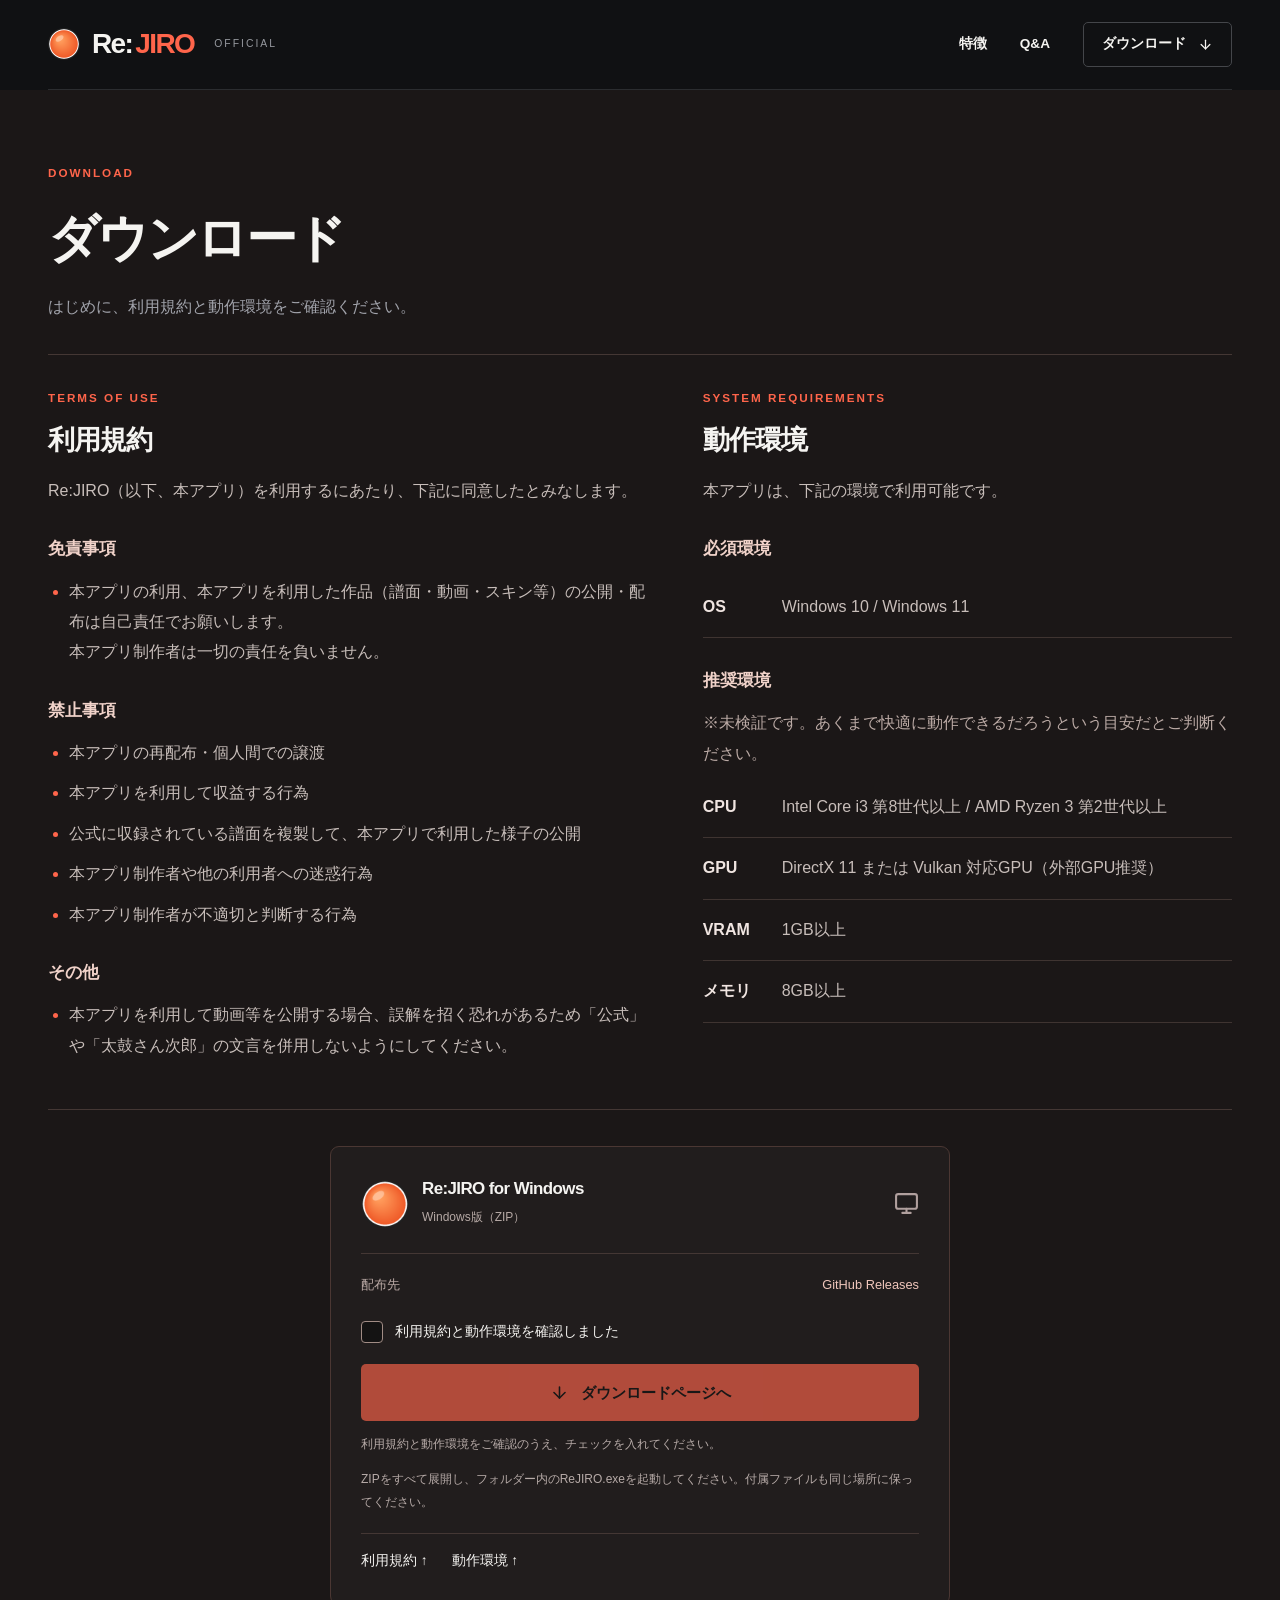
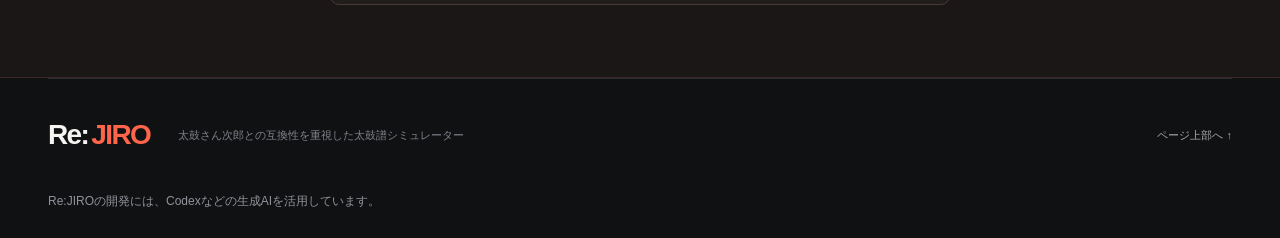
==== download/index.html @ 36c88f43 "Show current app screenshots and two-player gameplay video" ====
<!DOCTYPE html><html lang="ja"><head><meta charSet="utf-8"/><meta name="viewport" content="width=device-width, initial-scale=1"/><link rel="preload" href="/assets/icon.png" as="image"/><link rel="stylesheet" href="/_next/static/css/index.OO9LQ6ZX.css" data-rsc-css-href="/_next/static/css/index.OO9LQ6ZX.css" data-precedence="vite-rsc/importer-resources"/><link rel="modulepreload" fetchPriority="low" href="/_next/static/chunks/index-CQOUPc74.js"/><script src="/_next/static/chunks/rolldown-runtime-C60lm6uB.js" type="module" async=""></script><script src="/_next/static/chunks/framework-D_rUT4EX.js" type="module" async=""></script><link rel="modulepreload" href="/_next/static/chunks/layout-segment-context-CcGiojn2.js" crossorigin=""/><link rel="modulepreload" href="/_next/static/chunks/Icon-COpRllaJ.js" crossorigin=""/><link rel="modulepreload" href="/_next/static/chunks/download-confirmation-bfAPbyda.js" crossorigin=""/><link rel="modulepreload" href="/_next/static/chunks/createLucideIcon-CyYAvd9g.js" crossorigin=""/><link rel="modulepreload" href="/_next/static/chunks/stateAttributesMapping-B_fJNPYc.js" crossorigin=""/><title>ダウンロード | Re:JIRO</title><meta name="description" content="Re:JIROのダウンロード、利用規約、動作環境。"/><meta name="robots" content="noindex, nofollow, noarchive"/><link rel="icon" href="/assets/icon.png"/><script>Object.assign(((self[Symbol.for("vinext.navigationRuntime")]??={bootstrap:{routeManifest:null},functions:{}}).bootstrap.rsc??={rsc:[]}),{params:{},nav:{"pathname":"/download","searchParams":[]}})</script><link rel="modulepreload" href="/_next/static/chunks/index-CQOUPc74.js" />
</head><body><a class="skip" href="#main">本文へ移動</a><header class="header"><a class="brand" href="/" aria-label="Re:JIRO トップ"><img src="/assets/icon.png" alt="" width="32" height="32"/>Re:<span>JIRO</span><small>OFFICIAL</small></a><nav aria-label="メインナビゲーション"><a href="/#features">特徴</a><a href="/qa/">Q&amp;A</a><a class="nav-download" href="/download">ダウンロード <svg xmlns="http://www.w3.org/2000/svg" width="15" height="15" viewBox="0 0 24 24" fill="none" stroke="currentColor" stroke-width="2" stroke-linecap="round" stroke-linejoin="round" class="lucide lucide-arrow-down" aria-hidden="true"><path d="M12 5v14"></path><path d="m19 12-7 7-7-7"></path></svg></a></nav></header><main id="main" class="download-page"><section id="download" class="download-section"><div class="wrap download-intro"><span class="eyebrow">DOWNLOAD</span><h1>ダウンロード</h1><p>はじめに、利用規約と動作環境をご確認ください。</p></div><div class="wrap download-information"><section id="terms" class="download-document" aria-labelledby="terms-heading"><span class="eyebrow">TERMS OF USE</span><h3 id="terms-heading">利用規約</h3><p>Re:JIRO（以下、本アプリ）を利用するにあたり、下記に同意したとみなします。</p><h4>免責事項</h4><ul><li>本アプリの利用、本アプリを利用した作品（譜面・動画・スキン等）の公開・配布は自己責任でお願いします。<br/>本アプリ制作者は一切の責任を負いません。</li></ul><h4>禁止事項</h4><ul><li>本アプリの再配布・個人間での譲渡</li><li>本アプリを利用して収益する行為</li><li>公式に収録されている譜面を複製して、本アプリで利用した様子の公開</li><li>本アプリ制作者や他の利用者への迷惑行為</li><li>本アプリ制作者が不適切と判断する行為</li></ul><h4>その他</h4><ul><li>本アプリを利用して動画等を公開する場合、誤解を招く恐れがあるため「公式」や「太鼓さん次郎」の文言を併用しないようにしてください。</li></ul></section><section id="requirements" class="download-document" aria-labelledby="requirements-heading"><span class="eyebrow">SYSTEM REQUIREMENTS</span><h3 id="requirements-heading">動作環境</h3><p>本アプリは、下記の環境で利用可能です。</p><h4>必須環境</h4><dl class="requirements-list"><div><dt>OS</dt><dd>Windows 10 / Windows 11</dd></div></dl><h4>推奨環境</h4><p class="requirements-note">※未検証です。あくまで快適に動作できるだろうという目安だとご判断ください。</p><dl class="requirements-list"><div><dt>CPU</dt><dd>Intel Core i3 第8世代以上 / AMD Ryzen 3 第2世代以上</dd></div><div><dt>GPU</dt><dd>DirectX 11 または Vulkan 対応GPU（外部GPU推奨）</dd></div><div><dt>VRAM</dt><dd>1GB以上</dd></div><div><dt>メモリ</dt><dd>8GB以上</dd></div></dl></section></div><div class="wrap download-action-area"><div class="download-box"><div class="download-title"><img src="/assets/icon.png" width="48" height="48" alt=""/><div><h3>Re:JIRO for Windows</h3><span>Windows版（ZIP）</span></div><svg xmlns="http://www.w3.org/2000/svg" width="25" height="25" viewBox="0 0 24 24" fill="none" stroke="currentColor" stroke-width="2" stroke-linecap="round" stroke-linejoin="round" class="lucide lucide-monitor" aria-hidden="true"><rect width="20" height="14" x="2" y="3" rx="2"></rect><line x1="8" x2="16" y1="21" y2="21"></line><line x1="12" x2="12" y1="17" y2="21"></line></svg></div><div class="release-info"><span>配布先</span><strong>GitHub Releases</strong></div><div class="download-confirmation"><div class="download-consent"><span data-unchecked="" role="checkbox" tabindex="0" id="base-ui-_R_5fdi_" aria-checked="false" data-slot="checkbox" class="peer relative flex size-4 shrink-0 items-center justify-center rounded-[4px] border border-input transition-colors outline-none group-has-disabled/field:opacity-50 group-has-[:focus-visible]/field-label:ring-0 group-has-[:focus-visible]/field-label:not-data-checked:border-input after:absolute after:-inset-x-3 after:-inset-y-2 focus-visible:border-ring focus-visible:ring-3 focus-visible:ring-ring/50 disabled:cursor-not-allowed disabled:opacity-50 aria-invalid:border-destructive aria-invalid:ring-3 aria-invalid:ring-destructive/20 aria-invalid:aria-checked:border-primary dark:bg-input/30 dark:aria-invalid:border-destructive/50 dark:aria-invalid:ring-destructive/40 data-checked:border-primary data-checked:bg-primary data-checked:text-primary-foreground group-has-[:focus-visible]/field-label:data-checked:border-primary dark:data-checked:bg-primary download-checkbox"></span><input id="download-confirmed" style="clip-path:inset(50%);overflow:hidden;white-space:nowrap;border:0;padding:0;width:1px;height:1px;margin:-1px;position:fixed;top:0;left:0" tabindex="-1" type="checkbox" aria-hidden="true"/><label for="download-confirmed">利用規約と動作環境を確認しました</label></div><button type="button" class="button primary download-button" disabled="" aria-describedby="download-status"><svg xmlns="http://www.w3.org/2000/svg" width="19" height="19" viewBox="0 0 24 24" fill="none" stroke="currentColor" stroke-width="2" stroke-linecap="round" stroke-linejoin="round" class="lucide lucide-arrow-down" aria-hidden="true"><path d="M12 5v14"></path><path d="m19 12-7 7-7-7"></path></svg>ダウンロードページへ</button><p id="download-status" class="download-note" aria-live="polite">利用規約と動作環境をご確認のうえ、チェックを入れてください。</p></div><p class="download-note">ZIPをすべて展開し、フォルダー内のReJIRO.exeを起動してください。付属ファイルも同じ場所に保ってください。</p><nav class="download-info-links" aria-label="ダウンロード前の確認"><a href="#terms">利用規約 ↑</a><a href="#requirements">動作環境 ↑</a></nav></div></div></section></main><footer class="wrap footer"><a class="brand" href="/">Re:<span>JIRO</span></a><p>太鼓さん次郎との互換性を重視した太鼓譜シミュレーター</p><a href="#main">ページ上部へ ↑</a></footer><p class="wrap development-note">Re:JIROの開発には、Codexなどの生成AIを活用しています。</p><script type="module" src="/_next/static/chunks/index-CQOUPc74.js" id="_R_" async=""></script><script>((self[Symbol.for("vinext.navigationRuntime")]??={bootstrap:{routeManifest:null},functions:{}}).bootstrap.rsc??={rsc:[]}).rsc.push("0:{\"page:/download\":\"$L1\",\"layout:/\":\"$L2\",\"route:/download\":\"$L3\",\"__route\":\"route:/download\",\"__interceptionContext\":null,\"__layoutIds\":[\"layout:/\"],\"__rootLayout\":\"/\",\"__bfcacheSegmentIdentities\":{\"layout:/\":\"[\\\"layout\\\",\\\"layout:/\\\",\\\"root-boundary:/\\\",\\\"\\\"]\",\"page:/download\":\"[\\\"page\\\",\\\"page:/download\\\",\\\"root-boundary:/\\\",\\\"[\\\\\\\"download\\\\\\\"]\\\"]\"},\"__srcPage\":[\"download\",\"page\"],\"__layoutFlags\":{\"layout:/\":\"s\"},\"__artifactCompatibility\":{\"schemaVersion\":1,\"graphVersion\":\"app-route-graph:36fe1ea6c57cd3a1\",\"deploymentVersion\":\"44c14eb7-a9e2-4a67-8dc4-ab1ce21ba495\",\"appElementsSchemaVersion\":1,\"rscPayloadSchemaVersion\":1,\"rootBoundaryId\":\"/\",\"renderEpoch\":null}}\n")</script><script>((self[Symbol.for("vinext.navigationRuntime")]??={bootstrap:{routeManifest:null},functions:{}}).bootstrap.rsc??={rsc:[]}).rsc.push("4:I[\"8c0f216c4604\",[],\"Children\",1]\n")</script><script>((self[Symbol.for("vinext.navigationRuntime")]??={bootstrap:{routeManifest:null},functions:{}}).bootstrap.rsc??={rsc:[]}).rsc.push("5:I[\"593f344dc510\",[],\"GlobalErrorBoundary\",1]\n")</script><script>((self[Symbol.for("vinext.navigationRuntime")]??={bootstrap:{routeManifest:null},functions:{}}).bootstrap.rsc??={rsc:[]}).rsc.push("6:I[\"0b874ad30386\",[],\"default\",1]\n")</script><script>((self[Symbol.for("vinext.navigationRuntime")]??={bootstrap:{routeManifest:null},functions:{}}).bootstrap.rsc??={rsc:[]}).rsc.push("7:I[\"593f344dc510\",[],\"ErrorBoundary\",1]\n")</script><script>((self[Symbol.for("vinext.navigationRuntime")]??={bootstrap:{routeManifest:null},functions:{}}).bootstrap.rsc??={rsc:[]}).rsc.push("8:I[\"15c18cfaeeff\",[],\"LayoutSegmentProvider\",1]\n")</script><script>((self[Symbol.for("vinext.navigationRuntime")]??={bootstrap:{routeManifest:null},functions:{}}).bootstrap.rsc??={rsc:[]}).rsc.push("9:I[\"8c0f216c4604\",[],\"Slot\",1]\n")</script><script>((self[Symbol.for("vinext.navigationRuntime")]??={bootstrap:{routeManifest:null},functions:{}}).bootstrap.rsc??={rsc:[]}).rsc.push("a:I[\"593f344dc510\",[],\"NotFoundBoundary\",1]\n")</script><script>((self[Symbol.for("vinext.navigationRuntime")]??={bootstrap:{routeManifest:null},functions:{}}).bootstrap.rsc??={rsc:[]}).rsc.push("b:I[\"9276801271d6\",[],\"AppRouterScrollTarget\",1]\n")</script><script>((self[Symbol.for("vinext.navigationRuntime")]??={bootstrap:{routeManifest:null},functions:{}}).bootstrap.rsc??={rsc:[]}).rsc.push("c:I[\"593f344dc510\",[],\"RedirectBoundary\",1]\n")</script><script>((self[Symbol.for("vinext.navigationRuntime")]??={bootstrap:{routeManifest:null},functions:{}}).bootstrap.rsc??={rsc:[]}).rsc.push(":HL[\"/_next/static/css/index.OO9LQ6ZX.css\",\"style\"     ]\n")</script><script>((self[Symbol.for("vinext.navigationRuntime")]??={bootstrap:{routeManifest:null},functions:{}}).bootstrap.rsc??={rsc:[]}).rsc.push("2:[[[\"$\",\"link\",\"css:/_next/static/css/index.OO9LQ6ZX.css\",{\"rel\":\"stylesheet\",\"precedence\":\"vite-rsc/importer-resources\",\"href\":\"/_next/static/css/index.OO9LQ6ZX.css\",\"data-rsc-css-href\":\"/_next/static/css/index.OO9LQ6ZX.css\"}],\"$undefined\"],[\"$\",\"html\",null,{\"lang\":\"ja\",\"children\":[\"$\",\"body\",null,{\"children\":[\"$\",\"$L4\",null,{}]}]}]]\n")</script><script>((self[Symbol.for("vinext.navigationRuntime")]??={bootstrap:{routeManifest:null},functions:{}}).bootstrap.rsc??={rsc:[]}).rsc.push("3:[[[\"$\",\"meta\",null,{\"charSet\":\"utf-8\"}],[[\"$\",\"title\",\"0\",{\"children\":\"ダウンロード | Re:JIRO\"}],[\"$\",\"meta\",\"1\",{\"name\":\"description\",\"content\":\"Re:JIROのダウンロード、利用規約、動作環境。\"}],[\"$\",\"meta\",\"2\",{\"name\":\"robots\",\"content\":\"noindex, nofollow, noarchive\"}],[\"$\",\"link\",\"3\",{\"data-vinext-streamed-icon\":\"$undefined\",\"rel\":\"icon\",\"href\":\"/assets/icon.png\",\"type\":\"$undefined\",\"sizes\":\"$undefined\",\"color\":\"$undefined\",\"media\":\"$undefined\",\"fetchPriority\":\"$undefined\"}]],[[\"$\",\"meta\",\"0\",{\"name\":\"viewport\",\"content\":\"width=device-width, initial-scale=1\"}]]],[\"$\",\"$L5\",null,{\"fallback\":\"$6\",\"children\":[\"$\",\"$L7\",null,{\"fallback\":\"$6\",\"children\":[\"$\",\"$L8\",null,{\"providerId\":\"layout:/\",\"segmentMap\":{\"children\":[\"download\"]},\"children\":[\"$\",\"$L9\",null,{\"id\":\"layout:/\",\"parallelSlots\":\"$undefined\",\"children\":[\"$\",\"$La\",null,{\"resetKey\":\"download\",\"fallback\":[[\"$\",\"title\",null,{\"children\":\"404: This page could not be found.\"}],[\"$\",\"div\",null,{\"style\":{\"fontFamily\":\"system-ui,\\\"Segoe UI\\\",Roboto,Helvetica,Arial,sans-serif,\\\"Apple Color Emoji\\\",\\\"Segoe UI Emoji\\\"\",\"height\":\"100vh\",\"textAlign\":\"center\",\"display\":\"flex\",\"flexDirection\":\"column\",\"alignItems\":\"center\",\"justifyContent\":\"center\"},\"children\":[\"$\",\"div\",null,{\"children\":[[\"$\",\"style\",null,{\"dangerouslySetInnerHTML\":{\"__html\":\"body{color:#000;background:#fff;margin:0}.next-error-h1{border-right:1px solid rgba(0,0,0,.3)}@media (prefers-color-scheme:dark){body{color:#fff;background:#000}.next-error-h1{border-right:1px solid rgba(255,255,255,.3)}}\"}}],[\"$\",\"h1\",null,{\"className\":\"next-error-h1\",\"style\":{\"display\":\"inline-block\",\"margin\":\"0 20px 0 0\",\"padding\":\"0 23px 0 0\",\"fontSize\":24,\"fontWeight\":500,\"verticalAlign\":\"top\",\"lineHeight\":\"49px\"},\"children\":404}],[\"$\",\"div\",null,{\"style\":{\"display\":\"inline-block\"},\"children\":[\"$\",\"h2\",null,{\"style\":{\"fontSize\":14,\"fontWeight\":400,\"lineHeight\":\"49px\",\"margin\":0},\"children\":\"This page could not be found.\"}]}]]}]}]],\"children\":[\"$\",\"$Lb\",null,{\"children\":[\"$\",\"$Lc\",null,{\"children\":[[\"$\",\"$L8\",null,{\"providerId\":\"page:/download\",\"segmentMap\":{\"children\":[\"__PAGE__\"]},\"children\":[\"$\",\"$L9\",null,{\"id\":\"page:/download\"}]}],null]}]}]}]}]}]}]}],null,null]\n")</script><script>((self[Symbol.for("vinext.navigationRuntime")]??={bootstrap:{routeManifest:null},functions:{}}).bootstrap.rsc??={rsc:[]}).rsc.push("d:I[\"339f946bc456\",[],\"default\",1]\n")</script><script>((self[Symbol.for("vinext.navigationRuntime")]??={bootstrap:{routeManifest:null},functions:{}}).bootstrap.rsc??={rsc:[]}).rsc.push("e:I[\"6396d85d3a6e\",[],\"default\",1]\n")</script><script>((self[Symbol.for("vinext.navigationRuntime")]??={bootstrap:{routeManifest:null},functions:{}}).bootstrap.rsc??={rsc:[]}).rsc.push(":HL[\"/assets/icon.png\",\"image\"]\n")</script><script>((self[Symbol.for("vinext.navigationRuntime")]??={bootstrap:{routeManifest:null},functions:{}}).bootstrap.rsc??={rsc:[]}).rsc.push("1:[[\"$\",\"a\",null,{\"className\":\"skip\",\"href\":\"#main\",\"children\":\"本文へ移動\"}],[\"$\",\"header\",null,{\"className\":\"header\",\"children\":[[\"$\",\"a\",null,{\"className\":\"brand\",\"href\":\"/\",\"aria-label\":\"Re:JIRO トップ\",\"children\":[[\"$\",\"img\",null,{\"src\":\"/assets/icon.png\",\"alt\":\"\",\"width\":\"32\",\"height\":\"32\"}],\"Re:\",[\"$\",\"span\",null,{\"children\":\"JIRO\"}],[\"$\",\"small\",null,{\"children\":\"OFFICIAL\"}]]}],[\"$\",\"nav\",null,{\"aria-label\":\"メインナビゲーション\",\"children\":[[\"$\",\"a\",null,{\"href\":\"/#features\",\"children\":\"特徴\"}],[\"$\",\"a\",null,{\"href\":\"/qa/\",\"children\":\"Q\u0026A\"}],[\"$\",\"a\",null,{\"className\":\"nav-download\",\"href\":\"/download\",\"children\":[\"ダウンロード \",[\"$\",\"$Ld\",null,{\"ref\":\"$undefined\",\"iconNode\":[[\"path\",{\"d\":\"M12 5v14\",\"key\":\"s699le\"}],[\"path\",{\"d\":\"m19 12-7 7-7-7\",\"key\":\"1idqje\"}]],\"className\":\"lucide-arrow-down\",\"size\":15}]]}]]}]]}],[\"$\",\"main\",null,{\"id\":\"main\",\"className\":\"download-page\",\"children\":[\"$\",\"section\",null,{\"id\":\"download\",\"className\":\"download-section\",\"children\":[[\"$\",\"div\",null,{\"className\":\"wrap download-intro\",\"children\":[[\"$\",\"span\",null,{\"className\":\"eyebrow\",\"children\":\"DOWNLOAD\"}],[\"$\",\"h1\",null,{\"children\":\"ダウンロード\"}],[\"$\",\"p\",null,{\"children\":\"はじめに、利用規約と動作環境をご確認ください。\"}]]}],[\"$\",\"div\",null,{\"className\":\"wrap download-information\",\"children\":[[\"$\",\"section\",null,{\"id\":\"terms\",\"className\":\"download-document\",\"aria-labelledby\":\"terms-heading\",\"children\":[[\"$\",\"span\",null,{\"className\":\"eyebrow\",\"children\":\"TERMS OF USE\"}],[\"$\",\"h3\",null,{\"id\":\"terms-heading\",\"children\":\"利用規約\"}],[\"$\",\"p\",null,{\"children\":\"Re:JIRO（以下、本アプリ）を利用するにあたり、下記に同意したとみなします。\"}],[\"$\",\"h4\",null,{\"children\":\"免責事項\"}],[\"$\",\"ul\",null,{\"children\":[\"$\",\"li\",null,{\"children\":[\"本アプリの利用、本アプリを利用した作品（譜面・動画・スキン等）の公開・配布は自己責任でお願いします。\",[\"$\",\"br\",null,{}],\"本アプリ制作者は一切の責任を負いません。\"]}]}],[\"$\",\"h4\",null,{\"children\":\"禁止事項\"}],[\"$\",\"ul\",null,{\"children\":[[\"$\",\"li\",null,{\"children\":\"本アプリの再配布・個人間での譲渡\"}],[\"$\",\"li\",null,{\"children\":\"本アプリを利用して収益する行為\"}],[\"$\",\"li\",null,{\"children\":\"公式に収録されている譜面を複製して、本アプリで利用した様子の公開\"}],[\"$\",\"li\",null,{\"children\":\"本アプリ制作者や他の利用者への迷惑行為\"}],[\"$\",\"li\",null,{\"children\":\"本アプリ制作者が不適切と判断する行為\"}]]}],[\"$\",\"h4\",null,{\"children\":\"その他\"}],[\"$\",\"ul\",null,{\"children\":[\"$\",\"li\",null,{\"children\":\"本アプリを利用して動画等を公開する場合、誤解を招く恐れがあるため「公式」や「太鼓さん次郎」の文言を併用しないようにしてください。\"}]}]]}],[\"$\",\"section\",null,{\"id\":\"requirements\",\"className\":\"download-document\",\"aria-labelledby\":\"requirements-heading\",\"children\":[[\"$\",\"span\",null,{\"className\":\"eyebrow\",\"children\":\"SYSTEM REQUIREMENTS\"}],[\"$\",\"h3\",null,{\"id\":\"requirements-heading\",\"children\":\"動作環境\"}],[\"$\",\"p\",null,{\"children\":\"本アプリは、下記の環境で利用可能です。\"}],[\"$\",\"h4\",null,{\"children\":\"必須環境\"}],[\"$\",\"dl\",null,{\"className\":\"requirements-list\",\"children\":[\"$\",\"div\",null,{\"children\":[[\"$\",\"dt\",null,{\"children\":\"OS\"}],[\"$\",\"dd\",null,{\"children\":\"Windows 10 / Windows 11\"}]]}]}],[\"$\",\"h4\",null,{\"children\":\"推奨環境\"}],[\"$\",\"p\",null,{\"className\":\"requirements-note\",\"children\":\"※未検証です。あくまで快適に動作できるだろうという目安だとご判断ください。\"}],[\"$\",\"dl\",null,{\"className\":\"requirements-list\",\"children\":[[\"$\",\"div\",null,{\"children\":[[\"$\",\"dt\",null,{\"children\":\"CPU\"}],[\"$\",\"dd\",null,{\"children\":\"Intel Core i3 第8世代以上 / AMD Ryzen 3 第2世代以上\"}]]}],[\"$\",\"div\",null,{\"children\":[[\"$\",\"dt\",null,{\"children\":\"GPU\"}],[\"$\",\"dd\",null,{\"children\":\"DirectX 11 または Vulkan 対応GPU（外部GPU推奨）\"}]]}],[\"$\",\"div\",null,{\"children\":[[\"$\",\"dt\",null,{\"children\":\"VRAM\"}],[\"$\",\"dd\",null,{\"children\":\"1GB以上\"}]]}],[\"$\",\"div\",null,{\"children\":[[\"$\",\"dt\",null,{\"children\":\"メモリ\"}],[\"$\",\"dd\",null,{\"children\":\"8GB以上\"}]]}]]}]]}]]}],[\"$\",\"div\",null,{\"className\":\"wrap download-action-area\",\"children\":[\"$\",\"div\",null,{\"className\":\"download-box\",\"children\":[[\"$\",\"div\",null,{\"className\":\"download-title\",\"children\":[[\"$\",\"img\",null,{\"src\":\"/assets/icon.png\",\"width\":\"48\",\"height\":\"48\",\"alt\":\"\"}],[\"$\",\"div\",null,{\"children\":[[\"$\",\"h3\",null,{\"children\":\"Re:JIRO for Windows\"}],[\"$\",\"span\",null,{\"children\":\"Windows版（ZIP）\"}]]}],[\"$\",\"$Ld\",null,{\"ref\":\"$undefined\",\"iconNode\":[[\"rect\",{\"width\":\"20\",\"height\":\"14\",\"x\":\"2\",\"y\":\"3\",\"rx\":\"2\",\"key\":\"48i651\"}],[\"line\",{\"x1\":\"8\",\"x2\":\"16\",\"y1\":\"21\",\"y2\":\"21\",\"key\":\"1svkeh\"}],[\"line\",{\"x1\":\"12\",\"x2\":\"12\",\"y1\":\"17\",\"y2\":\"21\",\"key\":\"vw1qmm\"}]],\"className\":\"lucide-monitor\",\"size\":25}]]}],[\"$\",\"div\",null,{\"className\":\"release-info\",\"children\":[[\"$\",\"span\",null,{\"children\":\"配布先\"}],[\"$\",\"strong\",null,{\"children\":\"GitHub Releases\"}]]}],[\"$\",\"$Le\",null,{\"downloadUrl\":\"https://github.com/rejiro-app/rejiro-releases/releases\"}],[\"$\",\"p\",null,{\"className\":\"download-note\",\"children\":\"ZIPをすべて展開し、フォルダー内のReJIRO.exeを起動してください。付属ファイルも同じ場所に保ってください。\"}],[\"$\",\"nav\",null,{\"className\":\"download-info-links\",\"aria-label\":\"ダウンロード前の確認\",\"children\":[[\"$\",\"a\",null,{\"href\":\"#terms\",\"children\":\"利用規約 ↑\"}],[\"$\",\"a\",null,{\"href\":\"#requirements\",\"children\":\"動作環境 ↑\"}]]}]]}]}]]}]}],[\"$\",\"footer\",null,{\"className\":\"wrap footer\",\"children\":[[\"$\",\"a\",null,{\"className\":\"brand\",\"href\":\"/\",\"children\":[\"Re:\",[\"$\",\"span\",null,{\"children\":\"JIRO\"}]]}],[\"$\",\"p\",null,{\"children\":\"太鼓さん次郎との互換性を重視した太鼓譜シミュレーター\"}],[\"$\",\"a\",null,{\"href\":\"#main\",\"children\":\"ページ上部へ ↑\"}]]}],[\"$\",\"p\",null,{\"className\":\"wrap development-note\",\"children\":\"Re:JIROの開発には、Codexなどの生成AIを活用しています。\"}]]\n")</script><script>Object.assign(((self[Symbol.for("vinext.navigationRuntime")]??={bootstrap:{routeManifest:null},functions:{}}).bootstrap.rsc??={rsc:[]}),{"initialCacheKind":"static"});((self[Symbol.for("vinext.navigationRuntime")]??={bootstrap:{routeManifest:null},functions:{}}).bootstrap.rsc??={rsc:[]}).done=true</script></body></html>
---- _next/static/css/index.OO9LQ6ZX.css ----
:root{--lightningcss-light: ;--lightningcss-dark:initial;color-scheme:dark;--bg:#101113;--surface:#191b1e;--line:#2b2d30;--text:#f5f4f1;--muted:#a1a3ab;--accent:#ff654b}*{box-sizing:border-box}html{scroll-behavior:smooth;scroll-padding-top:90px}body{background:var(--bg);color:var(--text);margin:0;font-family:Arial,Yu Gothic,Meiryo,sans-serif;font-size:16px;line-height:1.8}a{color:inherit;text-decoration:none}button{font:inherit}a,button,summary{-webkit-tap-highlight-color:transparent}:is(a:focus-visible,button:focus-visible,summary:focus-visible){outline:2px solid var(--accent);outline-offset:6px}img{max-width:100%;height:auto;display:block}svg{flex-shrink:0}h1,h2,h3,p{margin:0}h1,h2,h3{line-height:1.45}h2{letter-spacing:-.055em;font-size:clamp(1.8rem,3vw,2.65rem)}h3{letter-spacing:-.035em;font-size:1.2rem}.wrap{width:min(1200px,100% - 96px);margin-inline:auto}.header{border-bottom:1px solid var(--line);justify-content:space-between;align-items:center;width:min(1360px,100% - 96px);height:90px;margin:auto;display:flex}.brand{letter-spacing:-1.6px;align-items:center;gap:3px;font-size:1.75rem;font-weight:900;display:flex}.brand img{margin-right:9px}.brand span{color:var(--accent)}.brand small{color:#96999f;letter-spacing:2px;margin-left:17px;font-size:.65rem;font-weight:500}.header nav{align-items:center;gap:33px;font-size:.85rem;font-weight:700;display:flex}.header nav>a:hover,.text-link:hover{color:var(--accent)}.nav-download{border:1px solid #44464a;border-radius:5px;align-items:center;gap:12px;padding:9px 18px;display:flex}.hero{grid-template-columns:1fr 1.1fr;align-items:center;gap:36px;min-height:625px;padding-block:95px 90px;display:grid}.eyebrow{color:var(--accent);letter-spacing:2px;margin-bottom:20px;font-size:.73rem;font-weight:700;display:block}.hero .eyebrow{align-items:center;gap:10px;display:flex}.live-dot{background:var(--accent);border-radius:100%;width:6px;height:6px}h1{letter-spacing:-.07em;font-size:clamp(2.5rem,4.05vw,3.75rem);font-weight:900;line-height:1.4}h1 em{color:var(--accent);font-style:normal}.hero-copy>p{color:#b4b5bb;margin-top:25px;font-size:.94rem;line-height:2}.hero-actions{align-items:center;gap:26px;margin-top:31px;display:flex}.button{border:0;border-radius:5px;justify-content:center;align-items:center;gap:12px;padding:15px 25px;font-size:.94rem;font-weight:700;transition:background .2s,transform .2s;display:inline-flex}.primary{background:var(--accent);color:#151515}.primary:hover:not(:disabled){background:#ff826d;transform:translateY(-2px)}.text-link{align-items:center;gap:10px;font-size:.85rem;font-weight:700;display:inline-flex}.hero-meta{color:var(--muted);align-items:center;gap:10px;margin-top:17px;font-size:.75rem;display:flex}.hero-meta span{color:#555}.hero-visual{min-width:0;padding-top:35px;position:relative}.outline-word{letter-spacing:-8px;-webkit-text-stroke:1px #343032;color:#0000;z-index:-1;font-size:clamp(5rem,9vw,9rem);font-weight:900;line-height:1;position:absolute;top:-56px;left:12px}.screen{background:#171a1e;border:1px solid #454046;border-radius:9px;margin:0;overflow:hidden;transform:perspective(1200px)rotateY(-7deg)rotate(1deg);box-shadow:0 25px 75px #0007}.screen-bar{background:#232428;justify-content:space-between;align-items:center;height:33px;padding:0 12px;display:flex}.screen-bar>span:first-child{gap:5px;display:flex}.screen-bar i{background:#606064;border-radius:100%;width:5px;height:5px}.screen-bar i:first-child{background:var(--accent)}.screen-bar small{letter-spacing:1.4px;color:#a6a7ae;font-size:.6rem}.screen-dot{background:#69cba9;border-radius:100%;width:5px;height:5px}.screen img{aspect-ratio:16/9;object-fit:cover;width:100%}.screen figcaption{letter-spacing:1px;color:#a6a7ac;justify-content:space-between;padding:10px 14px;font-size:.6rem;display:flex}.screen figcaption span:first-child{color:var(--accent);align-items:center;gap:7px;display:flex}.visual-caption{color:#929298;justify-content:space-between;margin-top:23px;font-size:.7rem;display:flex}.feature-strip{border-block:1px solid var(--line);background:#151618}.feature-strip .wrap{justify-content:space-between;gap:20px;padding-block:23px;display:flex}.feature-strip span{color:#c8c8cb;align-items:center;gap:13px;font-size:.8rem;display:flex}.feature-strip svg{width:17px;color:var(--accent)}.compatibility,.possibilities{padding-top:96px}.section-heading{justify-content:space-between;align-items:end;gap:40px;margin-bottom:40px;display:flex}.section-heading p{color:var(--muted);font-size:.88rem;line-height:2}.compat-panel{border:1px solid var(--line);background:var(--surface);border-radius:10px;grid-template-columns:.85fr 1.15fr;align-items:center;display:grid;overflow:hidden}.compat-text{padding:45px}.tag{color:#ff917d;background:#ff654b13;border:1px solid #ff654b35;border-radius:4px;padding:6px 11px;font-size:.7rem}.compat-text h3{margin-top:23px;font-size:1.9rem}.compat-text p{color:var(--muted);margin:19px 0 25px;font-size:.88rem}.compat-image{min-width:0;padding:30px 30px 30px 0}.compat-image img{border:1px solid #35393d;border-radius:5px}.compat-image>span{letter-spacing:1.5px;color:#81858b;margin-top:10px;font-size:.6rem;display:block}.cards{grid-template-columns:repeat(3,minmax(0,1fr));gap:20px;display:grid}.cards article{border:1px solid var(--line);background:#18191c;border-radius:8px;flex-direction:column;padding:28px;display:flex}.card-top{color:var(--accent);justify-content:space-between;margin-bottom:24px;display:flex}.card-top span{color:#72747a;font-size:.75rem}.cards p{color:var(--muted);margin-top:13px;font-size:.87rem;line-height:1.95}.card-image{object-fit:cover;border:1px solid #393c40;border-radius:4px;width:100%;height:125px;margin-top:25px}.card-label{letter-spacing:1.7px;color:#91939a;margin-top:auto;padding-top:23px;font-size:.6rem;display:block}.theme-samples{align-items:center;gap:10px;height:125px;margin-top:25px;display:flex}.theme-samples span{background:#252932;border:1px solid #45474b;border-radius:6px;flex:1;height:76px;position:relative}.theme-samples span:after{content:"";background:#62d2e6;border-radius:2px;height:7px;position:absolute;bottom:15px;left:9px;right:9px}.theme-samples span:nth-child(2){background:#32272e}.theme-samples span:nth-child(2):after{background:#ff765b}.theme-samples span:nth-child(3){background:#e8e5dc}.theme-samples span:nth-child(3):after{background:#464647}.theme-samples span:nth-child(4){background:#14261d}.theme-samples span:nth-child(4):after{background:#7ccf9b}.video-type{background:#202125;border:1px solid #303239;border-radius:5px;align-items:center;gap:17px;height:125px;margin-top:25px;padding:18px;display:flex}.video-type>span{width:46px;height:46px;color:var(--accent);border:1px solid #666;border-radius:50%;place-items:center;display:grid}.video-type>div{letter-spacing:1px;font-size:.6rem}.video-type small{color:#aaa;margin-top:6px;font-size:.8rem;display:block}.download-section{background:#1b1717;border-block:1px solid #392a29;margin-top:96px;padding-block:72px}.download-grid{grid-template-columns:1fr 1fr;align-items:center;gap:90px;display:grid}.download-grid h2{font-size:2.7rem}.download-grid>div>p{color:#aaa;margin-top:23px}.download-box{background:#211d1d;border:1px solid #4b3733;border-radius:9px;padding:30px}.download-title{align-items:center;gap:13px;display:flex}.download-title>svg{color:#b1a09e;margin-left:auto}.download-title h3{font-size:1.06rem}.download-title span{color:#b6a9a5;font-size:.75rem}.release-info{color:#baa9a5;border-top:1px solid #443734;justify-content:space-between;margin-top:23px;padding-top:19px;font-size:.8rem;display:flex}.release-info strong{color:#f0c6bb;font-weight:500}.download-button{width:100%;margin-top:20px}.download-button:disabled{cursor:not-allowed;opacity:.65}.download-note{line-height:1.9;color:#b6aaa7!important;margin-top:12px!important;font-size:.75rem!important}details{border-top:1px solid #443734;margin-top:20px;padding-top:15px;font-size:.8rem}summary{cursor:pointer}details p{color:#b8adaa;margin-top:10px}.start{padding-block:85px}.start ol{grid-template-columns:repeat(3,1fr);gap:50px;margin:38px 0 0;padding:0;list-style:none;display:grid}.step-number{color:var(--accent);border-top:1px solid #393a3e;margin-bottom:14px;padding-top:19px;font-size:.9rem;display:block}.start h3{font-size:1rem}.start p{color:var(--muted);margin-top:12px;font-size:.87rem}.footer{border-top:1px solid var(--line);align-items:center;gap:28px;padding-block:31px;display:flex}.footer p{color:#82848c;font-size:.7rem}.footer>a:last-child{white-space:nowrap;color:#aaa;margin-left:auto;font-size:.7rem}.skip{background:var(--accent);color:#000;z-index:10;padding:10px;position:fixed;top:-100px;left:20px}.skip:focus{top:10px}@media (min-width:1450px){.hero{min-height:680px}}@media (max-width:1000px){.wrap,.header{width:calc(100% - 48px)}.hero{gap:20px}h1{font-size:2.5rem}.hero-actions{gap:17px}.button{padding:13px 19px}.brand small{display:none}.compat-text{padding:30px}.cards article{padding:22px}.cards h3{font-size:1.05rem}.download-grid{gap:40px}.video-type{gap:10px;padding:10px}.footer p{max-width:280px}}@media (max-width:700px){.wrap,.header{width:calc(100% - 40px)}.header{height:75px}.brand{font-size:1.5rem}.brand img{width:26px;height:26px}.header nav{gap:15px}.header nav>a:not(.nav-download){display:none}.nav-download{padding:7px 10px;font-size:.75rem}.hero{grid-template-columns:1fr;gap:66px;padding-block:48px 39px}.hero h1{font-size:clamp(2.5rem,8.5vw,3.8rem)}.hero-copy>p{font-size:.9rem}.hero-visual{padding-top:15px}.outline-word{font-size:5.7rem;top:-31px}.screen{transform:none}.visual-caption{font-size:.65rem}.feature-strip .wrap{grid-template-columns:1fr 1fr;gap:16px 10px;display:grid}.feature-strip span{gap:7px;font-size:.65rem}.feature-strip svg{width:14px}.compatibility,.possibilities{padding-top:60px}.section-heading{margin-bottom:26px;display:block}.section-heading p{margin-top:18px}.compat-panel{grid-template-columns:1fr}.compat-text{padding:28px}.compat-image{padding:0 24px 24px}.cards{grid-template-columns:1fr}.cards article{padding:25px}.cards h3{font-size:1.25rem}.card-image{aspect-ratio:16/9;height:auto}.theme-samples{height:95px}.video-type{height:100px;padding:20px}.download-section{margin-top:60px;padding-block:45px}.download-grid{grid-template-columns:1fr;gap:30px}.download-grid h2{font-size:2.2rem}.download-box{padding:23px}.start{padding-block:55px}.start ol{grid-template-columns:1fr;gap:25px}.footer{flex-wrap:wrap;gap:12px 20px}.footer p{order:3;width:100%;max-width:none}.footer>a:last-child{font-size:.75rem}.eyebrow{font-size:.7rem}h2{font-size:1.9rem}}@media (prefers-reduced-motion:reduce){html{scroll-behavior:auto}*{transition:none!important}}.screen video{aspect-ratio:16/9;object-fit:contain;background:#171a1e;width:100%;height:auto;display:block}.background-demo{border:1px solid #393c40;border-radius:5px;margin-top:25px;overflow:hidden}.background-demo video{aspect-ratio:16/9;width:100%;height:auto;display:block}.music-library{padding-top:96px}.library-screen{border:1px solid var(--line);background:#191b1e;border-radius:8px;margin:0;overflow:hidden}.library-screen img{width:100%;height:auto}.library-screen figcaption{color:var(--muted);padding:10px 20px;font-size:.75rem}.library-features{grid-template-columns:repeat(3,1fr);gap:40px;margin-top:28px;display:grid}.library-features h3{font-size:1rem}.library-features p{color:var(--muted);margin-top:10px;font-size:.87rem}.development-note{color:#90939a;padding-bottom:25px;font-size:.75rem}@media (max-width:700px){.music-library{padding-top:60px}.library-features{grid-template-columns:1fr;gap:22px}.development-note{font-size:.7rem}}.jiro-mode{border-left:2px solid var(--accent);margin:23px 0;padding-left:15px}.jiro-mode strong{letter-spacing:1.5px;color:var(--accent);font-size:.8rem}.compat-text .jiro-mode p{margin:8px 0 0;font-size:.8rem;line-height:1.85}.practice-feature{border:1px solid var(--line);background:#18191c;border-radius:8px;grid-template-columns:1.3fr 1fr;gap:55px;margin-top:24px;padding:32px;display:grid}.practice-feature .eyebrow{margin-bottom:10px}.practice-feature h3{font-size:1.4rem}.practice-feature p{color:var(--muted);margin-top:12px;font-size:.87rem}.practice-feature ul{color:#d0d0d4;margin:auto 0;padding:0;font-size:.87rem;list-style:none}.practice-feature li{border-bottom:1px solid var(--line);padding:8px 0}.practice-feature li:before{content:"✓";color:var(--accent);margin-right:12px}@media (max-width:700px){.practice-feature{grid-template-columns:1fr;gap:22px;padding:25px}}.practice-screen{border:1px solid var(--line);border-radius:6px;grid-column:1/-1;margin:0;overflow:hidden}.practice-screen img{width:100%;height:auto}.practice-screen figcaption{color:var(--muted);padding:10px 15px;font-size:.75rem}.practice-feature{row-gap:28px}.results-section{padding-top:96px}.result-types{grid-template-columns:repeat(3,minmax(0,1fr));gap:22px;display:grid}.result-types article{border-top:2px solid var(--accent);background:var(--surface);border-radius:0 0 7px 7px;padding:26px 24px}.result-mode{letter-spacing:1.7px;color:var(--accent);font-size:.72rem}.result-types h3{margin-top:12px;font-size:1.35rem}.result-types p{color:var(--muted);margin-top:15px;font-size:.88rem}.result-types ul{color:#ccced2;margin:20px 0 0;padding-left:18px;font-size:.82rem}.result-types li{margin-top:8px}.result-types li::marker{color:var(--accent)}.result-save-note{color:var(--muted);margin-top:22px;font-size:.84rem}@media (max-width:700px){.results-section{padding-top:60px}.result-types{grid-template-columns:1fr}.outline-word{font-size:5rem}}.cards{grid-template-columns:repeat(2,minmax(0,1fr));grid-auto-rows:1fr}.cards article{min-width:0}.cards .card-image{aspect-ratio:16/9;object-fit:contain;background:#101319;width:100%;height:auto}.theme-carousel{border:1px solid #393c40;border-radius:5px;min-width:0;margin-top:25px;overflow:hidden}.theme-carousel [data-slot=carousel-content]{overflow:hidden}.theme-slide-track{touch-action:pan-y pinch-zoom;display:flex}.theme-slide{flex:0 0 100%;min-width:0;padding:0}.theme-slide img{aspect-ratio:16/9;object-fit:contain;background:#101319;width:100%}.theme-slide-controls{background:#202125;justify-content:space-between;align-items:center;gap:8px;padding:6px 10px;display:flex}.theme-slide-controls>span{align-items:center;gap:10px;font-size:.8rem;display:flex}.theme-slide-controls small{color:var(--muted);font-size:.7rem}.theme-slide-controls>div{gap:2px;display:flex}.theme-slide-controls button{width:38px;height:38px;color:var(--text);cursor:pointer;background:0 0;border:0;border-radius:4px;place-items:center;display:grid}.theme-slide-controls button:hover{background:#383a3e}.theme-slide-controls button:disabled{opacity:.45;cursor:default}.result-screenshot{background:#0b1320;border:1px solid #34383f;border-radius:5px;margin-top:20px;display:block;overflow:hidden}.result-screenshot img{aspect-ratio:16/9;object-fit:contain;width:100%;height:auto}.result-screenshot span{color:var(--muted);text-align:right;padding:5px 10px;font-size:.72rem;display:block}.result-screenshot:hover{border-color:var(--accent)}@media (max-width:700px){.cards{grid-template-columns:1fr;grid-auto-rows:auto}}.hero-carousel{min-width:0;margin-inline:-12px}.hero-carousel [data-slot=carousel-content]{padding:14px 0 18px;overflow:hidden}.hero-slide-track{touch-action:pan-y pinch-zoom;display:flex}.hero-slide{flex:0 0 100%;min-width:0;padding:0 12px}.hero-carousel .screen{transform:perspective(1200px)rotateY(-7deg)rotate(1deg);box-shadow:0 10px 22px #0005}.hero-carousel video{aspect-ratio:16/9;object-fit:contain;background:#11141c;width:100%;height:auto;display:block}.hero-preview-controls{align-items:center;gap:14px;padding:0 12px;display:flex}.hero-preview-dots{gap:0;display:flex}.hero-preview-dots button{cursor:pointer;background:0 0;border:0;place-items:center;width:28px;height:36px;display:grid}.hero-preview-dots span{background:#666970;border-radius:50%;width:6px;height:6px}.hero-preview-dots [aria-current=true] span{background:var(--accent);border-radius:4px;width:18px}.hero-preview-name{color:#d5d5d8;align-items:center;gap:9px;font-size:.78rem;display:flex}.hero-preview-name small{color:var(--muted);font-size:.7rem}.hero-preview-buttons{gap:3px;margin-left:auto;display:flex}.hero-preview-buttons button{width:36px;height:36px;color:var(--text);cursor:pointer;background:#1c1e22;border:1px solid #36383e;border-radius:5px;place-items:center;display:grid}.hero-preview-buttons button:hover{background:#34373d}.hero-visual .visual-caption{margin-top:12px}.hero-carousel .screen figcaption{gap:10px}.hero-carousel .screen figcaption span:first-child{min-width:0}@media (max-width:400px){.hero-preview-controls{gap:6px}.hero-preview-name{gap:5px;font-size:.7rem}.hero-preview-buttons button{width:32px}.hero-carousel .screen figcaption{font-size:.52rem}}.hero-slide{transform-style:preserve-3d;position:relative}.hero-carousel .screen{transform-origin:50%;will-change:transform,opacity;-webkit-backface-visibility:hidden;backface-visibility:hidden}.hero-carousel [data-slot=carousel-content]{padding-top:30px;padding-bottom:26px}@media (prefers-reduced-motion:reduce){.hero-carousel .screen{will-change:auto}}.compat-demos{gap:22px;min-width:0;padding:28px 28px 28px 0;display:grid}.compat-demos figure{margin:0}.compat-demos figcaption{justify-content:space-between;align-items:center;gap:12px;margin-bottom:10px;display:flex}.compat-demos figcaption strong{font-size:.95rem}.compat-demos figcaption span{letter-spacing:1.4px;color:var(--accent);font-size:.65rem}.compat-demos video{aspect-ratio:16/9;object-fit:contain;background:#101319;border:1px solid #393c40;border-radius:5px;width:100%;height:auto;display:block}.compat-demos p{color:var(--muted);margin-top:8px;font-size:.8rem}.compat-demos>small{color:var(--muted);font-size:.7rem}@media (max-width:700px){.compat-demos{padding:0 24px 24px}}.download-info-links{border-top:1px solid #443734;flex-wrap:wrap;gap:24px;margin-top:20px;padding-top:15px;font-size:.85rem;display:flex}.download-info-links a:hover{color:var(--accent)}.download-information{border-top:1px solid #443734;grid-template-columns:1.15fr 1fr;gap:46px;margin-top:58px;padding-top:42px;display:grid}.download-document{min-width:0;scroll-margin-top:35px}.download-document .eyebrow{margin-bottom:12px}.download-document h3{font-size:1.7rem}.download-document h4{color:#f0d2c9;margin:28px 0 12px;font-size:1.05rem}.download-document p,.download-document li,.requirements-list{color:#c8beba;font-size:1rem;line-height:1.9}.download-document>p{margin-top:17px}.download-document ul{margin:0;padding-left:1.3em}.download-document li+li{margin-top:10px}.download-document li::marker{color:var(--accent)}.requirements-list{margin:0}.requirements-list>div{border-bottom:1px solid #3f3431;grid-template-columns:65px 1fr;gap:14px;padding:15px 0;display:grid}.requirements-list dt{color:#f0e5e1;font-weight:700}.requirements-list dd{margin:0}.download-document .requirements-note{color:#bbaaa5;margin:0 0 8px}@media (max-width:800px){.download-information{grid-template-columns:1fr;gap:42px;margin-top:40px;padding-top:32px}.download-document h3{font-size:1.5rem}}.download-page .download-section{border-top:0;margin-top:0}.download-page h1{letter-spacing:-.05em;font-size:clamp(2.3rem,4vw,3.3rem)}.download-invite{border-top:1px solid var(--line);justify-content:space-between;align-items:center;gap:25px;margin-top:80px;margin-bottom:60px;padding:35px 0;display:flex}.download-invite .eyebrow{margin-bottom:10px}@media (max-width:700px){.download-invite{flex-direction:column;align-items:flex-start;margin-top:50px}}.cards{grid-auto-rows:auto}.cards article{grid-template-rows:subgrid;grid-row:span 5;row-gap:0;display:grid}.cards .card-image,.cards .background-demo,.cards .theme-carousel{align-self:start;margin-top:25px}.cards .card-label{align-self:end}@media (max-width:700px){.cards article{grid-row:auto;display:flex}}.compat-slideshow{min-width:0;padding:28px 28px 28px 0}.compat-slideshow [data-slot=carousel-content]{overflow:hidden}.compat-slide-track{touch-action:pan-y pinch-zoom;display:flex}.compat-slide{flex:0 0 100%;min-width:0}.compat-slide figure{margin:0}.compat-slide-heading{color:var(--muted);justify-content:space-between;gap:12px;font-size:.75rem;display:flex}.compat-slide-heading .eyebrow{margin-bottom:16px}.compat-slide figcaption{justify-content:space-between;align-items:center;gap:12px;margin-bottom:12px;display:flex}.compat-slide figcaption strong{font-size:1.15rem}.compat-slide figcaption span{letter-spacing:1px;color:var(--accent);font-size:.65rem}.compat-slide video{aspect-ratio:16/9;object-fit:contain;border:1px solid #393c40;border-radius:5px;width:100%;height:auto;display:block}.compat-slide h4{margin:17px 0 6px;font-size:.95rem}.compat-slide p{color:var(--muted);margin:0;font-size:.84rem}.compat-slide-controls{justify-content:space-between;align-items:center;gap:12px;margin-top:20px;display:flex}.compat-slide-controls>div{gap:5px;display:flex}.compat-slide-controls button{min-height:36px;color:var(--text);cursor:pointer;background:#24262a;border:1px solid #3c3e44;border-radius:4px;justify-content:center;align-items:center;padding:5px 9px;font-size:.75rem;display:flex}.compat-slide-controls button.selected{border-color:var(--accent);color:var(--accent)}.compat-slide-controls button:hover{background:#35373d}.compat-slideshow>small{color:var(--muted);margin-top:14px;font-size:.7rem;display:block}@media (max-width:700px){.compat-slideshow{padding:0 24px 24px}.compat-slide-controls{flex-wrap:wrap}}.download-consent{align-items:flex-start;gap:12px;margin-top:23px;font-size:.9rem;line-height:1.7;display:flex}.download-consent label{cursor:pointer}.download-checkbox{color:#171515;cursor:pointer;background:#141313;border:1px solid #a18c85;border-radius:4px;flex:none;justify-content:center;align-items:center;width:22px;height:22px;margin-top:2px;padding:0;display:flex}.download-checkbox[data-checked]{background:var(--accent);border-color:var(--accent)}.download-checkbox svg{width:17px;height:17px}.download-checkbox:focus-visible{outline:2px solid var(--accent);outline-offset:4px}.download-intro p{color:var(--muted);margin-top:18px}.download-page .download-information{margin-top:32px;padding-top:32px}.download-action-area{border-top:1px solid #443734;margin-top:48px;padding-top:36px}.download-action-area .download-box{max-width:620px;margin-inline:auto}.replay-version-note{border-left:2px solid var(--accent);background:#ff654b0a;margin-top:20px;padding:15px}.replay-version-note strong{color:#f1c1b7;font-size:.85rem}.result-types .replay-version-note p{margin-top:8px;font-size:.84rem}@media (max-width:700px){.result-overview{grid-template-columns:1fr}.result-overview>article:first-child{grid-row:auto}}button.result-screenshot{width:100%;color:inherit;font:inherit;cursor:zoom-in;text-align:left;padding:0}[data-slot=dialog-overlay]{z-index:100;-webkit-backdrop-filter:blur(5px);backdrop-filter:blur(5px);background:#000c;position:fixed;inset:0}.image-viewer{z-index:101;width:min(1200px,100vw - 32px);max-height:calc(100dvh - 32px);color:var(--text);background:#181b21;border:1px solid #454951;border-radius:10px;outline:none;grid-template-rows:auto auto;gap:12px;padding:16px;display:grid;position:fixed;top:50%;left:50%;overflow:auto;transform:translate(-50%,-50%);box-shadow:0 25px 90px #0009}.image-viewer-header{justify-content:space-between;align-items:center;gap:16px;display:flex}.image-viewer-header h2{letter-spacing:0;margin:0;font-size:1rem}.image-viewer-close{width:40px;height:40px;color:var(--text);cursor:pointer;background:#262a32;border:1px solid #4b4f57;border-radius:5px;flex:none;place-items:center;display:grid}.image-viewer-close:hover{background:#3c424e}.image-viewer-image{object-fit:contain;background:#0c111b;width:100%;height:auto;max-height:calc(100dvh - 128px);display:block}.image-viewer-description{clip:rect(0,0,0,0);white-space:nowrap;border:0;width:1px;height:1px;margin:-1px;padding:0;position:absolute;overflow:hidden}.dan-slideshow{border:1px solid #393c40;border-radius:5px;align-self:start;min-width:0;margin-top:25px;overflow:hidden}.dan-slideshow [data-slot=carousel-content]{overflow:hidden}.dan-slide-track{touch-action:pan-y pinch-zoom;display:flex}.dan-slide{flex:0 0 100%;min-width:0}.dan-slide img,.dan-slide video{aspect-ratio:16/9;object-fit:contain;background:#0b111b;width:100%;height:auto;display:block}.dan-slide-controls>span{gap:8px}.dan-slide-controls strong{font-size:.75rem}.result-overview{grid-template-rows:auto;grid-template-columns:repeat(3,minmax(0,1fr))}.result-overview>article:first-child{grid-row:auto}[data-slot=dialog-overlay]{transition:opacity .2s}.image-viewer{transition:opacity .2s,transform .24s cubic-bezier(.2,.7,.2,1)}[data-slot=dialog-overlay][data-starting-style],[data-slot=dialog-overlay][data-ending-style]{opacity:0}.image-viewer[data-starting-style]{opacity:0;transform:translate(-50%,-47%)scale(.95)}.image-viewer[data-ending-style]{opacity:0;transform:translate(-50%,-50%)scale(.97)}@media (max-width:700px){.result-overview{grid-template-columns:1fr}.dan-slide-controls{flex-wrap:wrap}}@media (prefers-reduced-motion:reduce){.image-viewer,[data-slot=dialog-overlay]{transition:none!important}.image-viewer[data-starting-style],.image-viewer[data-ending-style]{transform:translate(-50%,-50%)}}@media (max-width:700px){.header{flex-wrap:wrap;gap:15px;height:auto;min-height:90px;padding-block:18px}.header nav>a[href="/qa/"]{display:block}}
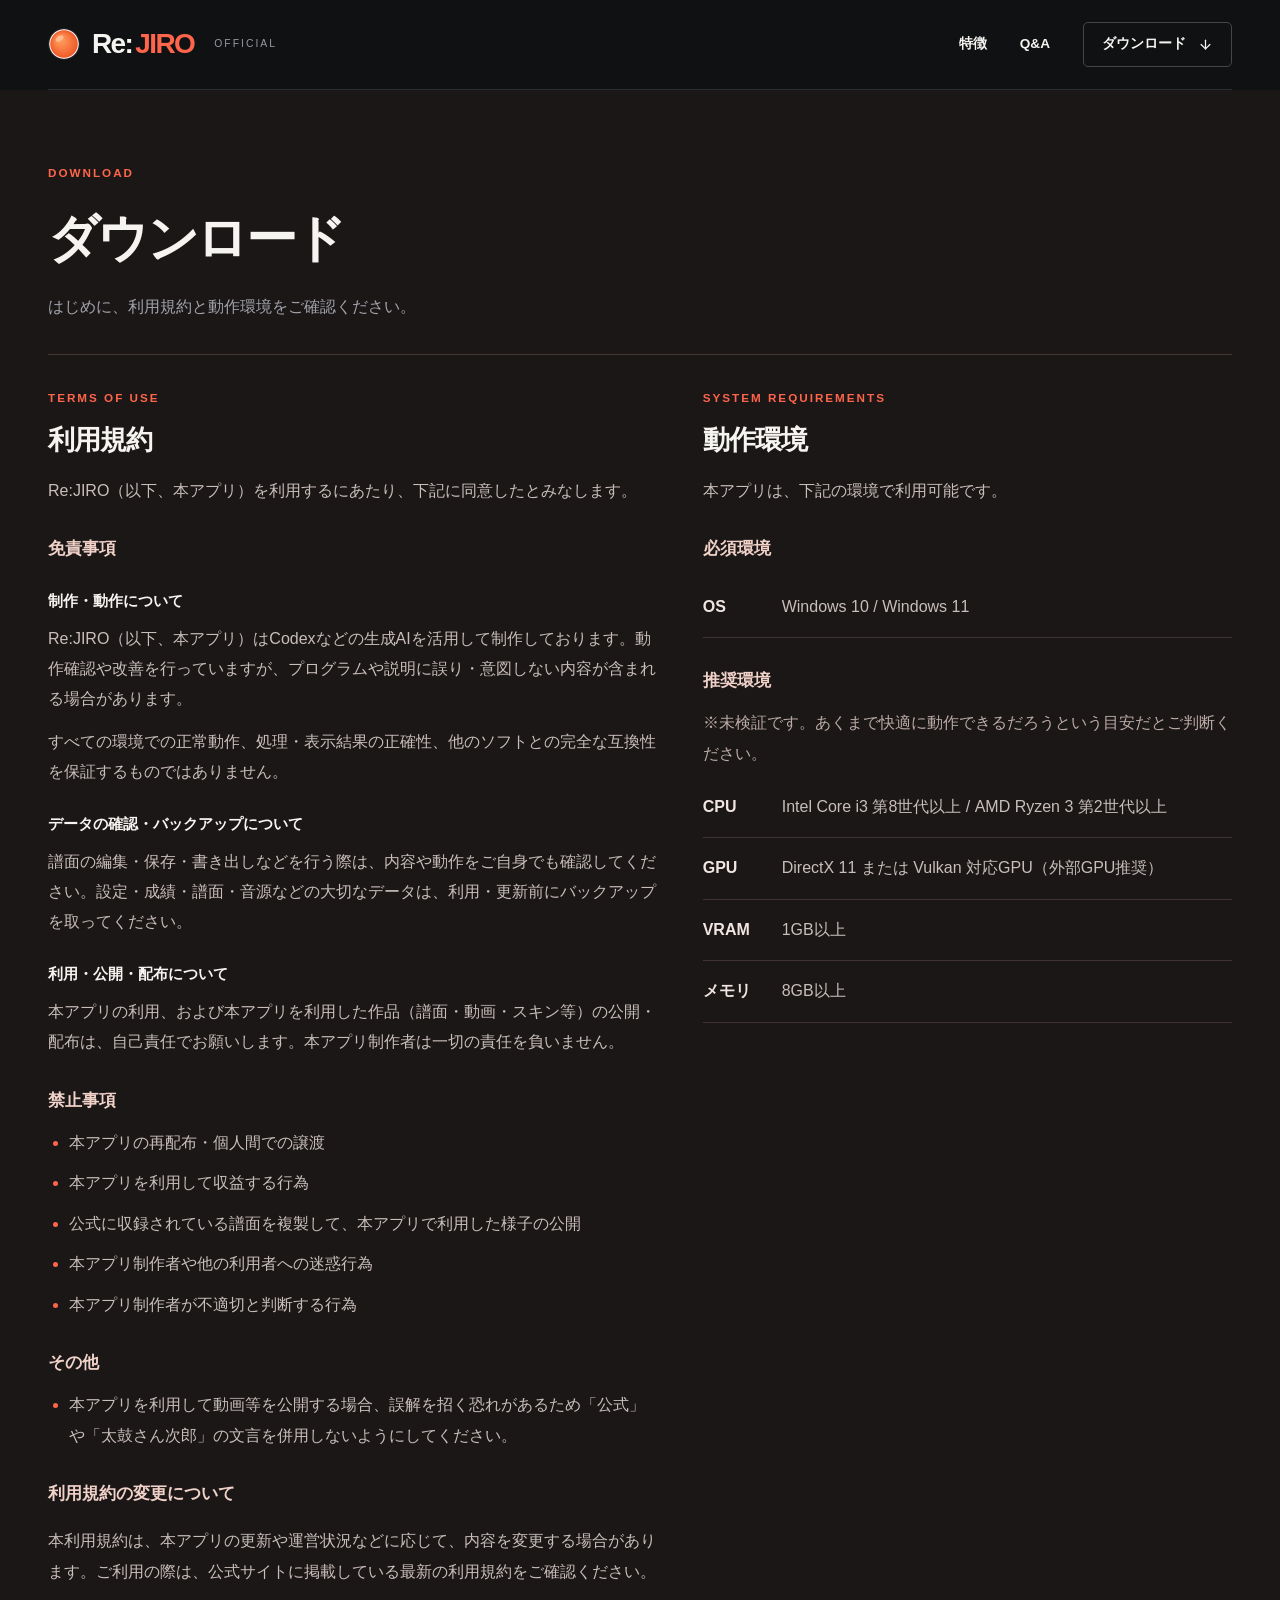
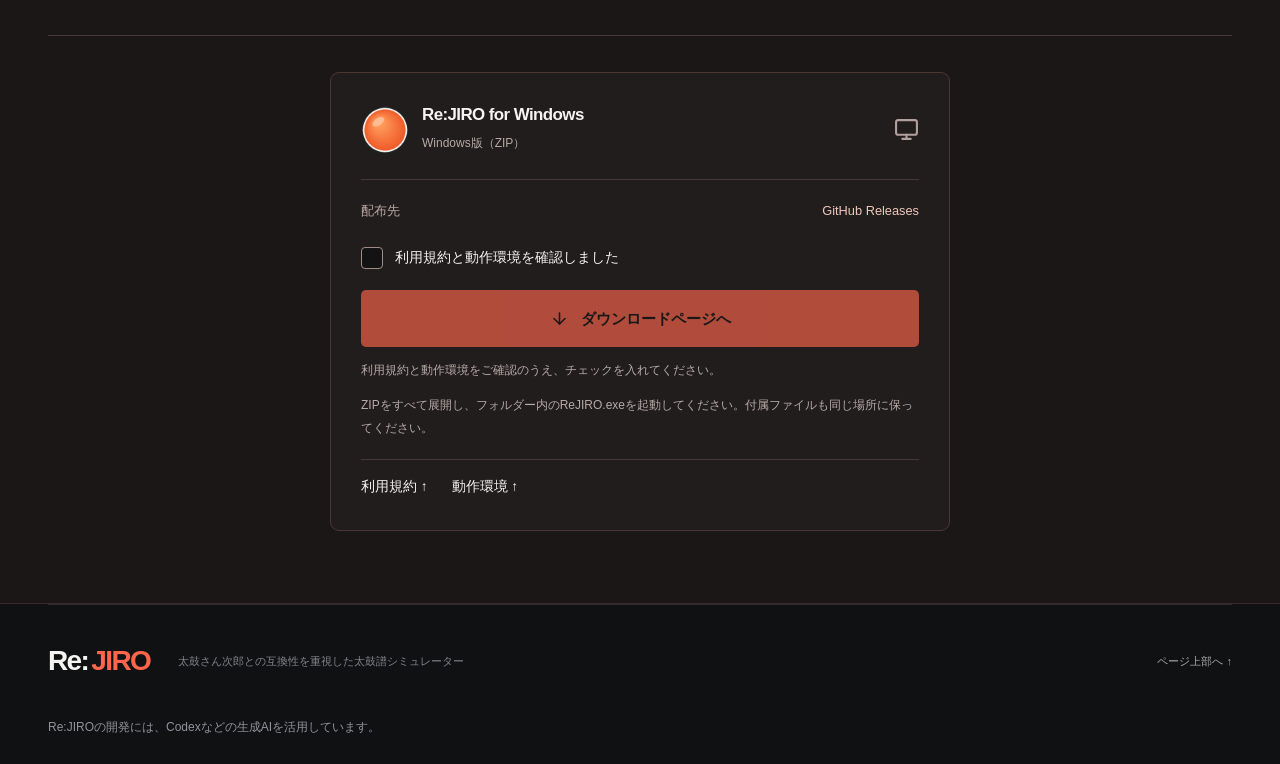
==== commit 3f5e320e: "Publish approved disclaimers and terms change notice" ====
--- a/download/index.html
+++ b/download/index.html
@@ -1,2 +1,2 @@
-<!DOCTYPE html><html lang="ja"><head><meta charSet="utf-8"/><meta name="viewport" content="width=device-width, initial-scale=1"/><link rel="preload" href="/assets/icon.png" as="image"/><link rel="stylesheet" href="/_next/static/css/index.OO9LQ6ZX.css" data-rsc-css-href="/_next/static/css/index.OO9LQ6ZX.css" data-precedence="vite-rsc/importer-resources"/><link rel="modulepreload" fetchPriority="low" href="/_next/static/chunks/index-CQOUPc74.js"/><script src="/_next/static/chunks/rolldown-runtime-C60lm6uB.js" type="module" async=""></script><script src="/_next/static/chunks/framework-D_rUT4EX.js" type="module" async=""></script><link rel="modulepreload" href="/_next/static/chunks/layout-segment-context-CcGiojn2.js" crossorigin=""/><link rel="modulepreload" href="/_next/static/chunks/Icon-COpRllaJ.js" crossorigin=""/><link rel="modulepreload" href="/_next/static/chunks/download-confirmation-bfAPbyda.js" crossorigin=""/><link rel="modulepreload" href="/_next/static/chunks/createLucideIcon-CyYAvd9g.js" crossorigin=""/><link rel="modulepreload" href="/_next/static/chunks/stateAttributesMapping-B_fJNPYc.js" crossorigin=""/><title>ダウンロード | Re:JIRO</title><meta name="description" content="Re:JIROのダウンロード、利用規約、動作環境。"/><meta name="robots" content="noindex, nofollow, noarchive"/><link rel="icon" href="/assets/icon.png"/><script>Object.assign(((self[Symbol.for("vinext.navigationRuntime")]??={bootstrap:{routeManifest:null},functions:{}}).bootstrap.rsc??={rsc:[]}),{params:{},nav:{"pathname":"/download","searchParams":[]}})</script><link rel="modulepreload" href="/_next/static/chunks/index-CQOUPc74.js" />
-</head><body><a class="skip" href="#main">本文へ移動</a><header class="header"><a class="brand" href="/" aria-label="Re:JIRO トップ"><img src="/assets/icon.png" alt="" width="32" height="32"/>Re:<span>JIRO</span><small>OFFICIAL</small></a><nav aria-label="メインナビゲーション"><a href="/#features">特徴</a><a href="/qa/">Q&amp;A</a><a class="nav-download" href="/download">ダウンロード <svg xmlns="http://www.w3.org/2000/svg" width="15" height="15" viewBox="0 0 24 24" fill="none" stroke="currentColor" stroke-width="2" stroke-linecap="round" stroke-linejoin="round" class="lucide lucide-arrow-down" aria-hidden="true"><path d="M12 5v14"></path><path d="m19 12-7 7-7-7"></path></svg></a></nav></header><main id="main" class="download-page"><section id="download" class="download-section"><div class="wrap download-intro"><span class="eyebrow">DOWNLOAD</span><h1>ダウンロード</h1><p>はじめに、利用規約と動作環境をご確認ください。</p></div><div class="wrap download-information"><section id="terms" class="download-document" aria-labelledby="terms-heading"><span class="eyebrow">TERMS OF USE</span><h3 id="terms-heading">利用規約</h3><p>Re:JIRO（以下、本アプリ）を利用するにあたり、下記に同意したとみなします。</p><h4>免責事項</h4><ul><li>本アプリの利用、本アプリを利用した作品（譜面・動画・スキン等）の公開・配布は自己責任でお願いします。<br/>本アプリ制作者は一切の責任を負いません。</li></ul><h4>禁止事項</h4><ul><li>本アプリの再配布・個人間での譲渡</li><li>本アプリを利用して収益する行為</li><li>公式に収録されている譜面を複製して、本アプリで利用した様子の公開</li><li>本アプリ制作者や他の利用者への迷惑行為</li><li>本アプリ制作者が不適切と判断する行為</li></ul><h4>その他</h4><ul><li>本アプリを利用して動画等を公開する場合、誤解を招く恐れがあるため「公式」や「太鼓さん次郎」の文言を併用しないようにしてください。</li></ul></section><section id="requirements" class="download-document" aria-labelledby="requirements-heading"><span class="eyebrow">SYSTEM REQUIREMENTS</span><h3 id="requirements-heading">動作環境</h3><p>本アプリは、下記の環境で利用可能です。</p><h4>必須環境</h4><dl class="requirements-list"><div><dt>OS</dt><dd>Windows 10 / Windows 11</dd></div></dl><h4>推奨環境</h4><p class="requirements-note">※未検証です。あくまで快適に動作できるだろうという目安だとご判断ください。</p><dl class="requirements-list"><div><dt>CPU</dt><dd>Intel Core i3 第8世代以上 / AMD Ryzen 3 第2世代以上</dd></div><div><dt>GPU</dt><dd>DirectX 11 または Vulkan 対応GPU（外部GPU推奨）</dd></div><div><dt>VRAM</dt><dd>1GB以上</dd></div><div><dt>メモリ</dt><dd>8GB以上</dd></div></dl></section></div><div class="wrap download-action-area"><div class="download-box"><div class="download-title"><img src="/assets/icon.png" width="48" height="48" alt=""/><div><h3>Re:JIRO for Windows</h3><span>Windows版（ZIP）</span></div><svg xmlns="http://www.w3.org/2000/svg" width="25" height="25" viewBox="0 0 24 24" fill="none" stroke="currentColor" stroke-width="2" stroke-linecap="round" stroke-linejoin="round" class="lucide lucide-monitor" aria-hidden="true"><rect width="20" height="14" x="2" y="3" rx="2"></rect><line x1="8" x2="16" y1="21" y2="21"></line><line x1="12" x2="12" y1="17" y2="21"></line></svg></div><div class="release-info"><span>配布先</span><strong>GitHub Releases</strong></div><div class="download-confirmation"><div class="download-consent"><span data-unchecked="" role="checkbox" tabindex="0" id="base-ui-_R_5fdi_" aria-checked="false" data-slot="checkbox" class="peer relative flex size-4 shrink-0 items-center justify-center rounded-[4px] border border-input transition-colors outline-none group-has-disabled/field:opacity-50 group-has-[:focus-visible]/field-label:ring-0 group-has-[:focus-visible]/field-label:not-data-checked:border-input after:absolute after:-inset-x-3 after:-inset-y-2 focus-visible:border-ring focus-visible:ring-3 focus-visible:ring-ring/50 disabled:cursor-not-allowed disabled:opacity-50 aria-invalid:border-destructive aria-invalid:ring-3 aria-invalid:ring-destructive/20 aria-invalid:aria-checked:border-primary dark:bg-input/30 dark:aria-invalid:border-destructive/50 dark:aria-invalid:ring-destructive/40 data-checked:border-primary data-checked:bg-primary data-checked:text-primary-foreground group-has-[:focus-visible]/field-label:data-checked:border-primary dark:data-checked:bg-primary download-checkbox"></span><input id="download-confirmed" style="clip-path:inset(50%);overflow:hidden;white-space:nowrap;border:0;padding:0;width:1px;height:1px;margin:-1px;position:fixed;top:0;left:0" tabindex="-1" type="checkbox" aria-hidden="true"/><label for="download-confirmed">利用規約と動作環境を確認しました</label></div><button type="button" class="button primary download-button" disabled="" aria-describedby="download-status"><svg xmlns="http://www.w3.org/2000/svg" width="19" height="19" viewBox="0 0 24 24" fill="none" stroke="currentColor" stroke-width="2" stroke-linecap="round" stroke-linejoin="round" class="lucide lucide-arrow-down" aria-hidden="true"><path d="M12 5v14"></path><path d="m19 12-7 7-7-7"></path></svg>ダウンロードページへ</button><p id="download-status" class="download-note" aria-live="polite">利用規約と動作環境をご確認のうえ、チェックを入れてください。</p></div><p class="download-note">ZIPをすべて展開し、フォルダー内のReJIRO.exeを起動してください。付属ファイルも同じ場所に保ってください。</p><nav class="download-info-links" aria-label="ダウンロード前の確認"><a href="#terms">利用規約 ↑</a><a href="#requirements">動作環境 ↑</a></nav></div></div></section></main><footer class="wrap footer"><a class="brand" href="/">Re:<span>JIRO</span></a><p>太鼓さん次郎との互換性を重視した太鼓譜シミュレーター</p><a href="#main">ページ上部へ ↑</a></footer><p class="wrap development-note">Re:JIROの開発には、Codexなどの生成AIを活用しています。</p><script type="module" src="/_next/static/chunks/index-CQOUPc74.js" id="_R_" async=""></script><script>((self[Symbol.for("vinext.navigationRuntime")]??={bootstrap:{routeManifest:null},functions:{}}).bootstrap.rsc??={rsc:[]}).rsc.push("0:{\"page:/download\":\"$L1\",\"layout:/\":\"$L2\",\"route:/download\":\"$L3\",\"__route\":\"route:/download\",\"__interceptionContext\":null,\"__layoutIds\":[\"layout:/\"],\"__rootLayout\":\"/\",\"__bfcacheSegmentIdentities\":{\"layout:/\":\"[\\\"layout\\\",\\\"layout:/\\\",\\\"root-boundary:/\\\",\\\"\\\"]\",\"page:/download\":\"[\\\"page\\\",\\\"page:/download\\\",\\\"root-boundary:/\\\",\\\"[\\\\\\\"download\\\\\\\"]\\\"]\"},\"__srcPage\":[\"download\",\"page\"],\"__layoutFlags\":{\"layout:/\":\"s\"},\"__artifactCompatibility\":{\"schemaVersion\":1,\"graphVersion\":\"app-route-graph:36fe1ea6c57cd3a1\",\"deploymentVersion\":\"44c14eb7-a9e2-4a67-8dc4-ab1ce21ba495\",\"appElementsSchemaVersion\":1,\"rscPayloadSchemaVersion\":1,\"rootBoundaryId\":\"/\",\"renderEpoch\":null}}\n")</script><script>((self[Symbol.for("vinext.navigationRuntime")]??={bootstrap:{routeManifest:null},functions:{}}).bootstrap.rsc??={rsc:[]}).rsc.push("4:I[\"8c0f216c4604\",[],\"Children\",1]\n")</script><script>((self[Symbol.for("vinext.navigationRuntime")]??={bootstrap:{routeManifest:null},functions:{}}).bootstrap.rsc??={rsc:[]}).rsc.push("5:I[\"593f344dc510\",[],\"GlobalErrorBoundary\",1]\n")</script><script>((self[Symbol.for("vinext.navigationRuntime")]??={bootstrap:{routeManifest:null},functions:{}}).bootstrap.rsc??={rsc:[]}).rsc.push("6:I[\"0b874ad30386\",[],\"default\",1]\n")</script><script>((self[Symbol.for("vinext.navigationRuntime")]??={bootstrap:{routeManifest:null},functions:{}}).bootstrap.rsc??={rsc:[]}).rsc.push("7:I[\"593f344dc510\",[],\"ErrorBoundary\",1]\n")</script><script>((self[Symbol.for("vinext.navigationRuntime")]??={bootstrap:{routeManifest:null},functions:{}}).bootstrap.rsc??={rsc:[]}).rsc.push("8:I[\"15c18cfaeeff\",[],\"LayoutSegmentProvider\",1]\n")</script><script>((self[Symbol.for("vinext.navigationRuntime")]??={bootstrap:{routeManifest:null},functions:{}}).bootstrap.rsc??={rsc:[]}).rsc.push("9:I[\"8c0f216c4604\",[],\"Slot\",1]\n")</script><script>((self[Symbol.for("vinext.navigationRuntime")]??={bootstrap:{routeManifest:null},functions:{}}).bootstrap.rsc??={rsc:[]}).rsc.push("a:I[\"593f344dc510\",[],\"NotFoundBoundary\",1]\n")</script><script>((self[Symbol.for("vinext.navigationRuntime")]??={bootstrap:{routeManifest:null},functions:{}}).bootstrap.rsc??={rsc:[]}).rsc.push("b:I[\"9276801271d6\",[],\"AppRouterScrollTarget\",1]\n")</script><script>((self[Symbol.for("vinext.navigationRuntime")]??={bootstrap:{routeManifest:null},functions:{}}).bootstrap.rsc??={rsc:[]}).rsc.push("c:I[\"593f344dc510\",[],\"RedirectBoundary\",1]\n")</script><script>((self[Symbol.for("vinext.navigationRuntime")]??={bootstrap:{routeManifest:null},functions:{}}).bootstrap.rsc??={rsc:[]}).rsc.push(":HL[\"/_next/static/css/index.OO9LQ6ZX.css\",\"style\"     ]\n")</script><script>((self[Symbol.for("vinext.navigationRuntime")]??={bootstrap:{routeManifest:null},functions:{}}).bootstrap.rsc??={rsc:[]}).rsc.push("2:[[[\"$\",\"link\",\"css:/_next/static/css/index.OO9LQ6ZX.css\",{\"rel\":\"stylesheet\",\"precedence\":\"vite-rsc/importer-resources\",\"href\":\"/_next/static/css/index.OO9LQ6ZX.css\",\"data-rsc-css-href\":\"/_next/static/css/index.OO9LQ6ZX.css\"}],\"$undefined\"],[\"$\",\"html\",null,{\"lang\":\"ja\",\"children\":[\"$\",\"body\",null,{\"children\":[\"$\",\"$L4\",null,{}]}]}]]\n")</script><script>((self[Symbol.for("vinext.navigationRuntime")]??={bootstrap:{routeManifest:null},functions:{}}).bootstrap.rsc??={rsc:[]}).rsc.push("3:[[[\"$\",\"meta\",null,{\"charSet\":\"utf-8\"}],[[\"$\",\"title\",\"0\",{\"children\":\"ダウンロード | Re:JIRO\"}],[\"$\",\"meta\",\"1\",{\"name\":\"description\",\"content\":\"Re:JIROのダウンロード、利用規約、動作環境。\"}],[\"$\",\"meta\",\"2\",{\"name\":\"robots\",\"content\":\"noindex, nofollow, noarchive\"}],[\"$\",\"link\",\"3\",{\"data-vinext-streamed-icon\":\"$undefined\",\"rel\":\"icon\",\"href\":\"/assets/icon.png\",\"type\":\"$undefined\",\"sizes\":\"$undefined\",\"color\":\"$undefined\",\"media\":\"$undefined\",\"fetchPriority\":\"$undefined\"}]],[[\"$\",\"meta\",\"0\",{\"name\":\"viewport\",\"content\":\"width=device-width, initial-scale=1\"}]]],[\"$\",\"$L5\",null,{\"fallback\":\"$6\",\"children\":[\"$\",\"$L7\",null,{\"fallback\":\"$6\",\"children\":[\"$\",\"$L8\",null,{\"providerId\":\"layout:/\",\"segmentMap\":{\"children\":[\"download\"]},\"children\":[\"$\",\"$L9\",null,{\"id\":\"layout:/\",\"parallelSlots\":\"$undefined\",\"children\":[\"$\",\"$La\",null,{\"resetKey\":\"download\",\"fallback\":[[\"$\",\"title\",null,{\"children\":\"404: This page could not be found.\"}],[\"$\",\"div\",null,{\"style\":{\"fontFamily\":\"system-ui,\\\"Segoe UI\\\",Roboto,Helvetica,Arial,sans-serif,\\\"Apple Color Emoji\\\",\\\"Segoe UI Emoji\\\"\",\"height\":\"100vh\",\"textAlign\":\"center\",\"display\":\"flex\",\"flexDirection\":\"column\",\"alignItems\":\"center\",\"justifyContent\":\"center\"},\"children\":[\"$\",\"div\",null,{\"children\":[[\"$\",\"style\",null,{\"dangerouslySetInnerHTML\":{\"__html\":\"body{color:#000;background:#fff;margin:0}.next-error-h1{border-right:1px solid rgba(0,0,0,.3)}@media (prefers-color-scheme:dark){body{color:#fff;background:#000}.next-error-h1{border-right:1px solid rgba(255,255,255,.3)}}\"}}],[\"$\",\"h1\",null,{\"className\":\"next-error-h1\",\"style\":{\"display\":\"inline-block\",\"margin\":\"0 20px 0 0\",\"padding\":\"0 23px 0 0\",\"fontSize\":24,\"fontWeight\":500,\"verticalAlign\":\"top\",\"lineHeight\":\"49px\"},\"children\":404}],[\"$\",\"div\",null,{\"style\":{\"display\":\"inline-block\"},\"children\":[\"$\",\"h2\",null,{\"style\":{\"fontSize\":14,\"fontWeight\":400,\"lineHeight\":\"49px\",\"margin\":0},\"children\":\"This page could not be found.\"}]}]]}]}]],\"children\":[\"$\",\"$Lb\",null,{\"children\":[\"$\",\"$Lc\",null,{\"children\":[[\"$\",\"$L8\",null,{\"providerId\":\"page:/download\",\"segmentMap\":{\"children\":[\"__PAGE__\"]},\"children\":[\"$\",\"$L9\",null,{\"id\":\"page:/download\"}]}],null]}]}]}]}]}]}]}],null,null]\n")</script><script>((self[Symbol.for("vinext.navigationRuntime")]??={bootstrap:{routeManifest:null},functions:{}}).bootstrap.rsc??={rsc:[]}).rsc.push("d:I[\"339f946bc456\",[],\"default\",1]\n")</script><script>((self[Symbol.for("vinext.navigationRuntime")]??={bootstrap:{routeManifest:null},functions:{}}).bootstrap.rsc??={rsc:[]}).rsc.push("e:I[\"6396d85d3a6e\",[],\"default\",1]\n")</script><script>((self[Symbol.for("vinext.navigationRuntime")]??={bootstrap:{routeManifest:null},functions:{}}).bootstrap.rsc??={rsc:[]}).rsc.push(":HL[\"/assets/icon.png\",\"image\"]\n")</script><script>((self[Symbol.for("vinext.navigationRuntime")]??={bootstrap:{routeManifest:null},functions:{}}).bootstrap.rsc??={rsc:[]}).rsc.push("1:[[\"$\",\"a\",null,{\"className\":\"skip\",\"href\":\"#main\",\"children\":\"本文へ移動\"}],[\"$\",\"header\",null,{\"className\":\"header\",\"children\":[[\"$\",\"a\",null,{\"className\":\"brand\",\"href\":\"/\",\"aria-label\":\"Re:JIRO トップ\",\"children\":[[\"$\",\"img\",null,{\"src\":\"/assets/icon.png\",\"alt\":\"\",\"width\":\"32\",\"height\":\"32\"}],\"Re:\",[\"$\",\"span\",null,{\"children\":\"JIRO\"}],[\"$\",\"small\",null,{\"children\":\"OFFICIAL\"}]]}],[\"$\",\"nav\",null,{\"aria-label\":\"メインナビゲーション\",\"children\":[[\"$\",\"a\",null,{\"href\":\"/#features\",\"children\":\"特徴\"}],[\"$\",\"a\",null,{\"href\":\"/qa/\",\"children\":\"Q\u0026A\"}],[\"$\",\"a\",null,{\"className\":\"nav-download\",\"href\":\"/download\",\"children\":[\"ダウンロード \",[\"$\",\"$Ld\",null,{\"ref\":\"$undefined\",\"iconNode\":[[\"path\",{\"d\":\"M12 5v14\",\"key\":\"s699le\"}],[\"path\",{\"d\":\"m19 12-7 7-7-7\",\"key\":\"1idqje\"}]],\"className\":\"lucide-arrow-down\",\"size\":15}]]}]]}]]}],[\"$\",\"main\",null,{\"id\":\"main\",\"className\":\"download-page\",\"children\":[\"$\",\"section\",null,{\"id\":\"download\",\"className\":\"download-section\",\"children\":[[\"$\",\"div\",null,{\"className\":\"wrap download-intro\",\"children\":[[\"$\",\"span\",null,{\"className\":\"eyebrow\",\"children\":\"DOWNLOAD\"}],[\"$\",\"h1\",null,{\"children\":\"ダウンロード\"}],[\"$\",\"p\",null,{\"children\":\"はじめに、利用規約と動作環境をご確認ください。\"}]]}],[\"$\",\"div\",null,{\"className\":\"wrap download-information\",\"children\":[[\"$\",\"section\",null,{\"id\":\"terms\",\"className\":\"download-document\",\"aria-labelledby\":\"terms-heading\",\"children\":[[\"$\",\"span\",null,{\"className\":\"eyebrow\",\"children\":\"TERMS OF USE\"}],[\"$\",\"h3\",null,{\"id\":\"terms-heading\",\"children\":\"利用規約\"}],[\"$\",\"p\",null,{\"children\":\"Re:JIRO（以下、本アプリ）を利用するにあたり、下記に同意したとみなします。\"}],[\"$\",\"h4\",null,{\"children\":\"免責事項\"}],[\"$\",\"ul\",null,{\"children\":[\"$\",\"li\",null,{\"children\":[\"本アプリの利用、本アプリを利用した作品（譜面・動画・スキン等）の公開・配布は自己責任でお願いします。\",[\"$\",\"br\",null,{}],\"本アプリ制作者は一切の責任を負いません。\"]}]}],[\"$\",\"h4\",null,{\"children\":\"禁止事項\"}],[\"$\",\"ul\",null,{\"children\":[[\"$\",\"li\",null,{\"children\":\"本アプリの再配布・個人間での譲渡\"}],[\"$\",\"li\",null,{\"children\":\"本アプリを利用して収益する行為\"}],[\"$\",\"li\",null,{\"children\":\"公式に収録されている譜面を複製して、本アプリで利用した様子の公開\"}],[\"$\",\"li\",null,{\"children\":\"本アプリ制作者や他の利用者への迷惑行為\"}],[\"$\",\"li\",null,{\"children\":\"本アプリ制作者が不適切と判断する行為\"}]]}],[\"$\",\"h4\",null,{\"children\":\"その他\"}],[\"$\",\"ul\",null,{\"children\":[\"$\",\"li\",null,{\"children\":\"本アプリを利用して動画等を公開する場合、誤解を招く恐れがあるため「公式」や「太鼓さん次郎」の文言を併用しないようにしてください。\"}]}]]}],[\"$\",\"section\",null,{\"id\":\"requirements\",\"className\":\"download-document\",\"aria-labelledby\":\"requirements-heading\",\"children\":[[\"$\",\"span\",null,{\"className\":\"eyebrow\",\"children\":\"SYSTEM REQUIREMENTS\"}],[\"$\",\"h3\",null,{\"id\":\"requirements-heading\",\"children\":\"動作環境\"}],[\"$\",\"p\",null,{\"children\":\"本アプリは、下記の環境で利用可能です。\"}],[\"$\",\"h4\",null,{\"children\":\"必須環境\"}],[\"$\",\"dl\",null,{\"className\":\"requirements-list\",\"children\":[\"$\",\"div\",null,{\"children\":[[\"$\",\"dt\",null,{\"children\":\"OS\"}],[\"$\",\"dd\",null,{\"children\":\"Windows 10 / Windows 11\"}]]}]}],[\"$\",\"h4\",null,{\"children\":\"推奨環境\"}],[\"$\",\"p\",null,{\"className\":\"requirements-note\",\"children\":\"※未検証です。あくまで快適に動作できるだろうという目安だとご判断ください。\"}],[\"$\",\"dl\",null,{\"className\":\"requirements-list\",\"children\":[[\"$\",\"div\",null,{\"children\":[[\"$\",\"dt\",null,{\"children\":\"CPU\"}],[\"$\",\"dd\",null,{\"children\":\"Intel Core i3 第8世代以上 / AMD Ryzen 3 第2世代以上\"}]]}],[\"$\",\"div\",null,{\"children\":[[\"$\",\"dt\",null,{\"children\":\"GPU\"}],[\"$\",\"dd\",null,{\"children\":\"DirectX 11 または Vulkan 対応GPU（外部GPU推奨）\"}]]}],[\"$\",\"div\",null,{\"children\":[[\"$\",\"dt\",null,{\"children\":\"VRAM\"}],[\"$\",\"dd\",null,{\"children\":\"1GB以上\"}]]}],[\"$\",\"div\",null,{\"children\":[[\"$\",\"dt\",null,{\"children\":\"メモリ\"}],[\"$\",\"dd\",null,{\"children\":\"8GB以上\"}]]}]]}]]}]]}],[\"$\",\"div\",null,{\"className\":\"wrap download-action-area\",\"children\":[\"$\",\"div\",null,{\"className\":\"download-box\",\"children\":[[\"$\",\"div\",null,{\"className\":\"download-title\",\"children\":[[\"$\",\"img\",null,{\"src\":\"/assets/icon.png\",\"width\":\"48\",\"height\":\"48\",\"alt\":\"\"}],[\"$\",\"div\",null,{\"children\":[[\"$\",\"h3\",null,{\"children\":\"Re:JIRO for Windows\"}],[\"$\",\"span\",null,{\"children\":\"Windows版（ZIP）\"}]]}],[\"$\",\"$Ld\",null,{\"ref\":\"$undefined\",\"iconNode\":[[\"rect\",{\"width\":\"20\",\"height\":\"14\",\"x\":\"2\",\"y\":\"3\",\"rx\":\"2\",\"key\":\"48i651\"}],[\"line\",{\"x1\":\"8\",\"x2\":\"16\",\"y1\":\"21\",\"y2\":\"21\",\"key\":\"1svkeh\"}],[\"line\",{\"x1\":\"12\",\"x2\":\"12\",\"y1\":\"17\",\"y2\":\"21\",\"key\":\"vw1qmm\"}]],\"className\":\"lucide-monitor\",\"size\":25}]]}],[\"$\",\"div\",null,{\"className\":\"release-info\",\"children\":[[\"$\",\"span\",null,{\"children\":\"配布先\"}],[\"$\",\"strong\",null,{\"children\":\"GitHub Releases\"}]]}],[\"$\",\"$Le\",null,{\"downloadUrl\":\"https://github.com/rejiro-app/rejiro-releases/releases\"}],[\"$\",\"p\",null,{\"className\":\"download-note\",\"children\":\"ZIPをすべて展開し、フォルダー内のReJIRO.exeを起動してください。付属ファイルも同じ場所に保ってください。\"}],[\"$\",\"nav\",null,{\"className\":\"download-info-links\",\"aria-label\":\"ダウンロード前の確認\",\"children\":[[\"$\",\"a\",null,{\"href\":\"#terms\",\"children\":\"利用規約 ↑\"}],[\"$\",\"a\",null,{\"href\":\"#requirements\",\"children\":\"動作環境 ↑\"}]]}]]}]}]]}]}],[\"$\",\"footer\",null,{\"className\":\"wrap footer\",\"children\":[[\"$\",\"a\",null,{\"className\":\"brand\",\"href\":\"/\",\"children\":[\"Re:\",[\"$\",\"span\",null,{\"children\":\"JIRO\"}]]}],[\"$\",\"p\",null,{\"children\":\"太鼓さん次郎との互換性を重視した太鼓譜シミュレーター\"}],[\"$\",\"a\",null,{\"href\":\"#main\",\"children\":\"ページ上部へ ↑\"}]]}],[\"$\",\"p\",null,{\"className\":\"wrap development-note\",\"children\":\"Re:JIROの開発には、Codexなどの生成AIを活用しています。\"}]]\n")</script><script>Object.assign(((self[Symbol.for("vinext.navigationRuntime")]??={bootstrap:{routeManifest:null},functions:{}}).bootstrap.rsc??={rsc:[]}),{"initialCacheKind":"static"});((self[Symbol.for("vinext.navigationRuntime")]??={bootstrap:{routeManifest:null},functions:{}}).bootstrap.rsc??={rsc:[]}).done=true</script></body></html>+<!DOCTYPE html><html lang="ja"><head><meta charSet="utf-8"/><meta name="viewport" content="width=device-width, initial-scale=1"/><link rel="preload" href="/assets/icon.png" as="image"/><link rel="stylesheet" href="/_next/static/css/index.Cuo3MetW.css" data-rsc-css-href="/_next/static/css/index.Cuo3MetW.css" data-precedence="vite-rsc/importer-resources"/><link rel="modulepreload" fetchPriority="low" href="/_next/static/chunks/index-CJ6Ia5K0.js"/><script src="/_next/static/chunks/rolldown-runtime-C60lm6uB.js" type="module" async=""></script><script src="/_next/static/chunks/framework-D_rUT4EX.js" type="module" async=""></script><link rel="modulepreload" href="/_next/static/chunks/layout-segment-context-CXWPoyEW.js" crossorigin=""/><link rel="modulepreload" href="/_next/static/chunks/Icon-COpRllaJ.js" crossorigin=""/><link rel="modulepreload" href="/_next/static/chunks/download-confirmation-bfAPbyda.js" crossorigin=""/><link rel="modulepreload" href="/_next/static/chunks/createLucideIcon-CyYAvd9g.js" crossorigin=""/><link rel="modulepreload" href="/_next/static/chunks/stateAttributesMapping-B_fJNPYc.js" crossorigin=""/><title>ダウンロード | Re:JIRO</title><meta name="description" content="Re:JIROのダウンロード、利用規約、動作環境。"/><meta name="robots" content="noindex, nofollow, noarchive"/><link rel="icon" href="/assets/icon.png"/><script>Object.assign(((self[Symbol.for("vinext.navigationRuntime")]??={bootstrap:{routeManifest:null},functions:{}}).bootstrap.rsc??={rsc:[]}),{params:{},nav:{"pathname":"/download","searchParams":[]}})</script><link rel="modulepreload" href="/_next/static/chunks/index-CJ6Ia5K0.js" />
+</head><body><a class="skip" href="#main">本文へ移動</a><header class="header"><a class="brand" href="/" aria-label="Re:JIRO トップ"><img src="/assets/icon.png" alt="" width="32" height="32"/>Re:<span>JIRO</span><small>OFFICIAL</small></a><nav aria-label="メインナビゲーション"><a href="/#features">特徴</a><a href="/qa/">Q&amp;A</a><a class="nav-download" href="/download">ダウンロード <svg xmlns="http://www.w3.org/2000/svg" width="15" height="15" viewBox="0 0 24 24" fill="none" stroke="currentColor" stroke-width="2" stroke-linecap="round" stroke-linejoin="round" class="lucide lucide-arrow-down" aria-hidden="true"><path d="M12 5v14"></path><path d="m19 12-7 7-7-7"></path></svg></a></nav></header><main id="main" class="download-page"><section id="download" class="download-section"><div class="wrap download-intro"><span class="eyebrow">DOWNLOAD</span><h1>ダウンロード</h1><p>はじめに、利用規約と動作環境をご確認ください。</p></div><div class="wrap download-information"><section id="terms" class="download-document" aria-labelledby="terms-heading"><span class="eyebrow">TERMS OF USE</span><h3 id="terms-heading">利用規約</h3><p>Re:JIRO（以下、本アプリ）を利用するにあたり、下記に同意したとみなします。</p><h4>免責事項</h4><div class="disclaimer-details"><h5>制作・動作について</h5><p>Re:JIRO（以下、本アプリ）はCodexなどの生成AIを活用して制作しております。動作確認や改善を行っていますが、プログラムや説明に誤り・意図しない内容が含まれる場合があります。</p><p>すべての環境での正常動作、処理・表示結果の正確性、他のソフトとの完全な互換性を保証するものではありません。</p><h5>データの確認・バックアップについて</h5><p>譜面の編集・保存・書き出しなどを行う際は、内容や動作をご自身でも確認してください。設定・成績・譜面・音源などの大切なデータは、利用・更新前にバックアップを取ってください。</p><h5>利用・公開・配布について</h5><p>本アプリの利用、および本アプリを利用した作品（譜面・動画・スキン等）の公開・配布は、自己責任でお願いします。本アプリ制作者は一切の責任を負いません。</p></div><h4>禁止事項</h4><ul><li>本アプリの再配布・個人間での譲渡</li><li>本アプリを利用して収益する行為</li><li>公式に収録されている譜面を複製して、本アプリで利用した様子の公開</li><li>本アプリ制作者や他の利用者への迷惑行為</li><li>本アプリ制作者が不適切と判断する行為</li></ul><h4>その他</h4><ul><li>本アプリを利用して動画等を公開する場合、誤解を招く恐れがあるため「公式」や「太鼓さん次郎」の文言を併用しないようにしてください。</li></ul><h4>利用規約の変更について</h4><p>本利用規約は、本アプリの更新や運営状況などに応じて、内容を変更する場合があります。ご利用の際は、公式サイトに掲載している最新の利用規約をご確認ください。</p></section><section id="requirements" class="download-document" aria-labelledby="requirements-heading"><span class="eyebrow">SYSTEM REQUIREMENTS</span><h3 id="requirements-heading">動作環境</h3><p>本アプリは、下記の環境で利用可能です。</p><h4>必須環境</h4><dl class="requirements-list"><div><dt>OS</dt><dd>Windows 10 / Windows 11</dd></div></dl><h4>推奨環境</h4><p class="requirements-note">※未検証です。あくまで快適に動作できるだろうという目安だとご判断ください。</p><dl class="requirements-list"><div><dt>CPU</dt><dd>Intel Core i3 第8世代以上 / AMD Ryzen 3 第2世代以上</dd></div><div><dt>GPU</dt><dd>DirectX 11 または Vulkan 対応GPU（外部GPU推奨）</dd></div><div><dt>VRAM</dt><dd>1GB以上</dd></div><div><dt>メモリ</dt><dd>8GB以上</dd></div></dl></section></div><div class="wrap download-action-area"><div class="download-box"><div class="download-title"><img src="/assets/icon.png" width="48" height="48" alt=""/><div><h3>Re:JIRO for Windows</h3><span>Windows版（ZIP）</span></div><svg xmlns="http://www.w3.org/2000/svg" width="25" height="25" viewBox="0 0 24 24" fill="none" stroke="currentColor" stroke-width="2" stroke-linecap="round" stroke-linejoin="round" class="lucide lucide-monitor" aria-hidden="true"><rect width="20" height="14" x="2" y="3" rx="2"></rect><line x1="8" x2="16" y1="21" y2="21"></line><line x1="12" x2="12" y1="17" y2="21"></line></svg></div><div class="release-info"><span>配布先</span><strong>GitHub Releases</strong></div><div class="download-confirmation"><div class="download-consent"><span data-unchecked="" role="checkbox" tabindex="0" id="base-ui-_R_5fdi_" aria-checked="false" data-slot="checkbox" class="peer relative flex size-4 shrink-0 items-center justify-center rounded-[4px] border border-input transition-colors outline-none group-has-disabled/field:opacity-50 group-has-[:focus-visible]/field-label:ring-0 group-has-[:focus-visible]/field-label:not-data-checked:border-input after:absolute after:-inset-x-3 after:-inset-y-2 focus-visible:border-ring focus-visible:ring-3 focus-visible:ring-ring/50 disabled:cursor-not-allowed disabled:opacity-50 aria-invalid:border-destructive aria-invalid:ring-3 aria-invalid:ring-destructive/20 aria-invalid:aria-checked:border-primary dark:bg-input/30 dark:aria-invalid:border-destructive/50 dark:aria-invalid:ring-destructive/40 data-checked:border-primary data-checked:bg-primary data-checked:text-primary-foreground group-has-[:focus-visible]/field-label:data-checked:border-primary dark:data-checked:bg-primary download-checkbox"></span><input id="download-confirmed" style="clip-path:inset(50%);overflow:hidden;white-space:nowrap;border:0;padding:0;width:1px;height:1px;margin:-1px;position:fixed;top:0;left:0" tabindex="-1" type="checkbox" aria-hidden="true"/><label for="download-confirmed">利用規約と動作環境を確認しました</label></div><button type="button" class="button primary download-button" disabled="" aria-describedby="download-status"><svg xmlns="http://www.w3.org/2000/svg" width="19" height="19" viewBox="0 0 24 24" fill="none" stroke="currentColor" stroke-width="2" stroke-linecap="round" stroke-linejoin="round" class="lucide lucide-arrow-down" aria-hidden="true"><path d="M12 5v14"></path><path d="m19 12-7 7-7-7"></path></svg>ダウンロードページへ</button><p id="download-status" class="download-note" aria-live="polite">利用規約と動作環境をご確認のうえ、チェックを入れてください。</p></div><p class="download-note">ZIPをすべて展開し、フォルダー内のReJIRO.exeを起動してください。付属ファイルも同じ場所に保ってください。</p><nav class="download-info-links" aria-label="ダウンロード前の確認"><a href="#terms">利用規約 ↑</a><a href="#requirements">動作環境 ↑</a></nav></div></div></section></main><footer class="wrap footer"><a class="brand" href="/">Re:<span>JIRO</span></a><p>太鼓さん次郎との互換性を重視した太鼓譜シミュレーター</p><a href="#main">ページ上部へ ↑</a></footer><p class="wrap development-note">Re:JIROの開発には、Codexなどの生成AIを活用しています。</p><script type="module" src="/_next/static/chunks/index-CJ6Ia5K0.js" id="_R_" async=""></script><script>((self[Symbol.for("vinext.navigationRuntime")]??={bootstrap:{routeManifest:null},functions:{}}).bootstrap.rsc??={rsc:[]}).rsc.push("0:{\"page:/download\":\"$L1\",\"layout:/\":\"$L2\",\"route:/download\":\"$L3\",\"__route\":\"route:/download\",\"__interceptionContext\":null,\"__layoutIds\":[\"layout:/\"],\"__rootLayout\":\"/\",\"__bfcacheSegmentIdentities\":{\"layout:/\":\"[\\\"layout\\\",\\\"layout:/\\\",\\\"root-boundary:/\\\",\\\"\\\"]\",\"page:/download\":\"[\\\"page\\\",\\\"page:/download\\\",\\\"root-boundary:/\\\",\\\"[\\\\\\\"download\\\\\\\"]\\\"]\"},\"__srcPage\":[\"download\",\"page\"],\"__layoutFlags\":{\"layout:/\":\"s\"},\"__artifactCompatibility\":{\"schemaVersion\":1,\"graphVersion\":\"app-route-graph:36fe1ea6c57cd3a1\",\"deploymentVersion\":\"abe32f25-539f-44f7-9016-c36ff8695b20\",\"appElementsSchemaVersion\":1,\"rscPayloadSchemaVersion\":1,\"rootBoundaryId\":\"/\",\"renderEpoch\":null}}\n")</script><script>((self[Symbol.for("vinext.navigationRuntime")]??={bootstrap:{routeManifest:null},functions:{}}).bootstrap.rsc??={rsc:[]}).rsc.push("4:I[\"8c0f216c4604\",[],\"Children\",1]\n")</script><script>((self[Symbol.for("vinext.navigationRuntime")]??={bootstrap:{routeManifest:null},functions:{}}).bootstrap.rsc??={rsc:[]}).rsc.push("5:I[\"593f344dc510\",[],\"GlobalErrorBoundary\",1]\n")</script><script>((self[Symbol.for("vinext.navigationRuntime")]??={bootstrap:{routeManifest:null},functions:{}}).bootstrap.rsc??={rsc:[]}).rsc.push("6:I[\"0b874ad30386\",[],\"default\",1]\n")</script><script>((self[Symbol.for("vinext.navigationRuntime")]??={bootstrap:{routeManifest:null},functions:{}}).bootstrap.rsc??={rsc:[]}).rsc.push("7:I[\"593f344dc510\",[],\"ErrorBoundary\",1]\n")</script><script>((self[Symbol.for("vinext.navigationRuntime")]??={bootstrap:{routeManifest:null},functions:{}}).bootstrap.rsc??={rsc:[]}).rsc.push("8:I[\"15c18cfaeeff\",[],\"LayoutSegmentProvider\",1]\n")</script><script>((self[Symbol.for("vinext.navigationRuntime")]??={bootstrap:{routeManifest:null},functions:{}}).bootstrap.rsc??={rsc:[]}).rsc.push("9:I[\"8c0f216c4604\",[],\"Slot\",1]\n")</script><script>((self[Symbol.for("vinext.navigationRuntime")]??={bootstrap:{routeManifest:null},functions:{}}).bootstrap.rsc??={rsc:[]}).rsc.push("a:I[\"593f344dc510\",[],\"NotFoundBoundary\",1]\n")</script><script>((self[Symbol.for("vinext.navigationRuntime")]??={bootstrap:{routeManifest:null},functions:{}}).bootstrap.rsc??={rsc:[]}).rsc.push("b:I[\"9276801271d6\",[],\"AppRouterScrollTarget\",1]\n")</script><script>((self[Symbol.for("vinext.navigationRuntime")]??={bootstrap:{routeManifest:null},functions:{}}).bootstrap.rsc??={rsc:[]}).rsc.push("c:I[\"593f344dc510\",[],\"RedirectBoundary\",1]\n")</script><script>((self[Symbol.for("vinext.navigationRuntime")]??={bootstrap:{routeManifest:null},functions:{}}).bootstrap.rsc??={rsc:[]}).rsc.push(":HL[\"/_next/static/css/index.Cuo3MetW.css\",\"style\"     ]\n")</script><script>((self[Symbol.for("vinext.navigationRuntime")]??={bootstrap:{routeManifest:null},functions:{}}).bootstrap.rsc??={rsc:[]}).rsc.push("2:[[[\"$\",\"link\",\"css:/_next/static/css/index.Cuo3MetW.css\",{\"rel\":\"stylesheet\",\"precedence\":\"vite-rsc/importer-resources\",\"href\":\"/_next/static/css/index.Cuo3MetW.css\",\"data-rsc-css-href\":\"/_next/static/css/index.Cuo3MetW.css\"}],\"$undefined\"],[\"$\",\"html\",null,{\"lang\":\"ja\",\"children\":[\"$\",\"body\",null,{\"children\":[\"$\",\"$L4\",null,{}]}]}]]\n")</script><script>((self[Symbol.for("vinext.navigationRuntime")]??={bootstrap:{routeManifest:null},functions:{}}).bootstrap.rsc??={rsc:[]}).rsc.push("3:[[[\"$\",\"meta\",null,{\"charSet\":\"utf-8\"}],[[\"$\",\"title\",\"0\",{\"children\":\"ダウンロード | Re:JIRO\"}],[\"$\",\"meta\",\"1\",{\"name\":\"description\",\"content\":\"Re:JIROのダウンロード、利用規約、動作環境。\"}],[\"$\",\"meta\",\"2\",{\"name\":\"robots\",\"content\":\"noindex, nofollow, noarchive\"}],[\"$\",\"link\",\"3\",{\"data-vinext-streamed-icon\":\"$undefined\",\"rel\":\"icon\",\"href\":\"/assets/icon.png\",\"type\":\"$undefined\",\"sizes\":\"$undefined\",\"color\":\"$undefined\",\"media\":\"$undefined\",\"fetchPriority\":\"$undefined\"}]],[[\"$\",\"meta\",\"0\",{\"name\":\"viewport\",\"content\":\"width=device-width, initial-scale=1\"}]]],[\"$\",\"$L5\",null,{\"fallback\":\"$6\",\"children\":[\"$\",\"$L7\",null,{\"fallback\":\"$6\",\"children\":[\"$\",\"$L8\",null,{\"providerId\":\"layout:/\",\"segmentMap\":{\"children\":[\"download\"]},\"children\":[\"$\",\"$L9\",null,{\"id\":\"layout:/\",\"parallelSlots\":\"$undefined\",\"children\":[\"$\",\"$La\",null,{\"resetKey\":\"download\",\"fallback\":[[\"$\",\"title\",null,{\"children\":\"404: This page could not be found.\"}],[\"$\",\"div\",null,{\"style\":{\"fontFamily\":\"system-ui,\\\"Segoe UI\\\",Roboto,Helvetica,Arial,sans-serif,\\\"Apple Color Emoji\\\",\\\"Segoe UI Emoji\\\"\",\"height\":\"100vh\",\"textAlign\":\"center\",\"display\":\"flex\",\"flexDirection\":\"column\",\"alignItems\":\"center\",\"justifyContent\":\"center\"},\"children\":[\"$\",\"div\",null,{\"children\":[[\"$\",\"style\",null,{\"dangerouslySetInnerHTML\":{\"__html\":\"body{color:#000;background:#fff;margin:0}.next-error-h1{border-right:1px solid rgba(0,0,0,.3)}@media (prefers-color-scheme:dark){body{color:#fff;background:#000}.next-error-h1{border-right:1px solid rgba(255,255,255,.3)}}\"}}],[\"$\",\"h1\",null,{\"className\":\"next-error-h1\",\"style\":{\"display\":\"inline-block\",\"margin\":\"0 20px 0 0\",\"padding\":\"0 23px 0 0\",\"fontSize\":24,\"fontWeight\":500,\"verticalAlign\":\"top\",\"lineHeight\":\"49px\"},\"children\":404}],[\"$\",\"div\",null,{\"style\":{\"display\":\"inline-block\"},\"children\":[\"$\",\"h2\",null,{\"style\":{\"fontSize\":14,\"fontWeight\":400,\"lineHeight\":\"49px\",\"margin\":0},\"children\":\"This page could not be found.\"}]}]]}]}]],\"children\":[\"$\",\"$Lb\",null,{\"children\":[\"$\",\"$Lc\",null,{\"children\":[[\"$\",\"$L8\",null,{\"providerId\":\"page:/download\",\"segmentMap\":{\"children\":[\"__PAGE__\"]},\"children\":[\"$\",\"$L9\",null,{\"id\":\"page:/download\"}]}],null]}]}]}]}]}]}]}],null,null]\n")</script><script>((self[Symbol.for("vinext.navigationRuntime")]??={bootstrap:{routeManifest:null},functions:{}}).bootstrap.rsc??={rsc:[]}).rsc.push("d:I[\"339f946bc456\",[],\"default\",1]\n")</script><script>((self[Symbol.for("vinext.navigationRuntime")]??={bootstrap:{routeManifest:null},functions:{}}).bootstrap.rsc??={rsc:[]}).rsc.push("e:I[\"6396d85d3a6e\",[],\"default\",1]\n")</script><script>((self[Symbol.for("vinext.navigationRuntime")]??={bootstrap:{routeManifest:null},functions:{}}).bootstrap.rsc??={rsc:[]}).rsc.push(":HL[\"/assets/icon.png\",\"image\"]\n")</script><script>((self[Symbol.for("vinext.navigationRuntime")]??={bootstrap:{routeManifest:null},functions:{}}).bootstrap.rsc??={rsc:[]}).rsc.push("1:[[\"$\",\"a\",null,{\"className\":\"skip\",\"href\":\"#main\",\"children\":\"本文へ移動\"}],[\"$\",\"header\",null,{\"className\":\"header\",\"children\":[[\"$\",\"a\",null,{\"className\":\"brand\",\"href\":\"/\",\"aria-label\":\"Re:JIRO トップ\",\"children\":[[\"$\",\"img\",null,{\"src\":\"/assets/icon.png\",\"alt\":\"\",\"width\":\"32\",\"height\":\"32\"}],\"Re:\",[\"$\",\"span\",null,{\"children\":\"JIRO\"}],[\"$\",\"small\",null,{\"children\":\"OFFICIAL\"}]]}],[\"$\",\"nav\",null,{\"aria-label\":\"メインナビゲーション\",\"children\":[[\"$\",\"a\",null,{\"href\":\"/#features\",\"children\":\"特徴\"}],[\"$\",\"a\",null,{\"href\":\"/qa/\",\"children\":\"Q\u0026A\"}],[\"$\",\"a\",null,{\"className\":\"nav-download\",\"href\":\"/download\",\"children\":[\"ダウンロード \",[\"$\",\"$Ld\",null,{\"ref\":\"$undefined\",\"iconNode\":[[\"path\",{\"d\":\"M12 5v14\",\"key\":\"s699le\"}],[\"path\",{\"d\":\"m19 12-7 7-7-7\",\"key\":\"1idqje\"}]],\"className\":\"lucide-arrow-down\",\"size\":15}]]}]]}]]}],[\"$\",\"main\",null,{\"id\":\"main\",\"className\":\"download-page\",\"children\":[\"$\",\"section\",null,{\"id\":\"download\",\"className\":\"download-section\",\"children\":[[\"$\",\"div\",null,{\"className\":\"wrap download-intro\",\"children\":[[\"$\",\"span\",null,{\"className\":\"eyebrow\",\"children\":\"DOWNLOAD\"}],[\"$\",\"h1\",null,{\"children\":\"ダウンロード\"}],[\"$\",\"p\",null,{\"children\":\"はじめに、利用規約と動作環境をご確認ください。\"}]]}],[\"$\",\"div\",null,{\"className\":\"wrap download-information\",\"children\":[[\"$\",\"section\",null,{\"id\":\"terms\",\"className\":\"download-document\",\"aria-labelledby\":\"terms-heading\",\"children\":[[\"$\",\"span\",null,{\"className\":\"eyebrow\",\"children\":\"TERMS OF USE\"}],[\"$\",\"h3\",null,{\"id\":\"terms-heading\",\"children\":\"利用規約\"}],[\"$\",\"p\",null,{\"children\":\"Re:JIRO（以下、本アプリ）を利用するにあたり、下記に同意したとみなします。\"}],[\"$\",\"h4\",null,{\"children\":\"免責事項\"}],[\"$\",\"div\",null,{\"className\":\"disclaimer-details\",\"children\":[[\"$\",\"h5\",null,{\"children\":\"制作・動作について\"}],[\"$\",\"p\",null,{\"children\":\"Re:JIRO（以下、本アプリ）はCodexなどの生成AIを活用して制作しております。動作確認や改善を行っていますが、プログラムや説明に誤り・意図しない内容が含まれる場合があります。\"}],[\"$\",\"p\",null,{\"children\":\"すべての環境での正常動作、処理・表示結果の正確性、他のソフトとの完全な互換性を保証するものではありません。\"}],[\"$\",\"h5\",null,{\"children\":\"データの確認・バックアップについて\"}],[\"$\",\"p\",null,{\"children\":\"譜面の編集・保存・書き出しなどを行う際は、内容や動作をご自身でも確認してください。設定・成績・譜面・音源などの大切なデータは、利用・更新前にバックアップを取ってください。\"}],[\"$\",\"h5\",null,{\"children\":\"利用・公開・配布について\"}],[\"$\",\"p\",null,{\"children\":\"本アプリの利用、および本アプリを利用した作品（譜面・動画・スキン等）の公開・配布は、自己責任でお願いします。本アプリ制作者は一切の責任を負いません。\"}]]}],[\"$\",\"h4\",null,{\"children\":\"禁止事項\"}],[\"$\",\"ul\",null,{\"children\":[[\"$\",\"li\",null,{\"children\":\"本アプリの再配布・個人間での譲渡\"}],[\"$\",\"li\",null,{\"children\":\"本アプリを利用して収益する行為\"}],[\"$\",\"li\",null,{\"children\":\"公式に収録されている譜面を複製して、本アプリで利用した様子の公開\"}],[\"$\",\"li\",null,{\"children\":\"本アプリ制作者や他の利用者への迷惑行為\"}],[\"$\",\"li\",null,{\"children\":\"本アプリ制作者が不適切と判断する行為\"}]]}],[\"$\",\"h4\",null,{\"children\":\"その他\"}],[\"$\",\"ul\",null,{\"children\":[\"$\",\"li\",null,{\"children\":\"本アプリを利用して動画等を公開する場合、誤解を招く恐れがあるため「公式」や「太鼓さん次郎」の文言を併用しないようにしてください。\"}]}],[\"$\",\"h4\",null,{\"children\":\"利用規約の変更について\"}],[\"$\",\"p\",null,{\"children\":\"本利用規約は、本アプリの更新や運営状況などに応じて、内容を変更する場合があります。ご利用の際は、公式サイトに掲載している最新の利用規約をご確認ください。\"}]]}],[\"$\",\"section\",null,{\"id\":\"requirements\",\"className\":\"download-document\",\"aria-labelledby\":\"requirements-heading\",\"children\":[[\"$\",\"span\",null,{\"className\":\"eyebrow\",\"children\":\"SYSTEM REQUIREMENTS\"}],[\"$\",\"h3\",null,{\"id\":\"requirements-heading\",\"children\":\"動作環境\"}],[\"$\",\"p\",null,{\"children\":\"本アプリは、下記の環境で利用可能です。\"}],[\"$\",\"h4\",null,{\"children\":\"必須環境\"}],[\"$\",\"dl\",null,{\"className\":\"requirements-list\",\"children\":[\"$\",\"div\",null,{\"children\":[[\"$\",\"dt\",null,{\"children\":\"OS\"}],[\"$\",\"dd\",null,{\"children\":\"Windows 10 / Windows 11\"}]]}]}],[\"$\",\"h4\",null,{\"children\":\"推奨環境\"}],[\"$\",\"p\",null,{\"className\":\"requirements-note\",\"children\":\"※未検証です。あくまで快適に動作できるだろうという目安だとご判断ください。\"}],[\"$\",\"dl\",null,{\"className\":\"requirements-list\",\"children\":[[\"$\",\"div\",null,{\"children\":[[\"$\",\"dt\",null,{\"children\":\"CPU\"}],[\"$\",\"dd\",null,{\"children\":\"Intel Core i3 第8世代以上 / AMD Ryzen 3 第2世代以上\"}]]}],[\"$\",\"div\",null,{\"children\":[[\"$\",\"dt\",null,{\"children\":\"GPU\"}],[\"$\",\"dd\",null,{\"children\":\"DirectX 11 または Vulkan 対応GPU（外部GPU推奨）\"}]]}],[\"$\",\"div\",null,{\"children\":[[\"$\",\"dt\",null,{\"children\":\"VRAM\"}],[\"$\",\"dd\",null,{\"children\":\"1GB以上\"}]]}],[\"$\",\"div\",null,{\"children\":[[\"$\",\"dt\",null,{\"children\":\"メモリ\"}],[\"$\",\"dd\",null,{\"children\":\"8GB以上\"}]]}]]}]]}]]}],[\"$\",\"div\",null,{\"className\":\"wrap download-action-area\",\"children\":[\"$\",\"div\",null,{\"className\":\"download-box\",\"children\":[[\"$\",\"div\",null,{\"className\":\"download-title\",\"children\":[[\"$\",\"img\",null,{\"src\":\"/assets/icon.png\",\"width\":\"48\",\"height\":\"48\",\"alt\":\"\"}],[\"$\",\"div\",null,{\"children\":[[\"$\",\"h3\",null,{\"children\":\"Re:JIRO for Windows\"}],[\"$\",\"span\",null,{\"children\":\"Windows版（ZIP）\"}]]}],[\"$\",\"$Ld\",null,{\"ref\":\"$undefined\",\"iconNode\":[[\"rect\",{\"width\":\"20\",\"height\":\"14\",\"x\":\"2\",\"y\":\"3\",\"rx\":\"2\",\"key\":\"48i651\"}],[\"line\",{\"x1\":\"8\",\"x2\":\"16\",\"y1\":\"21\",\"y2\":\"21\",\"key\":\"1svkeh\"}],[\"line\",{\"x1\":\"12\",\"x2\":\"12\",\"y1\":\"17\",\"y2\":\"21\",\"key\":\"vw1qmm\"}]],\"className\":\"lucide-monitor\",\"size\":25}]]}],[\"$\",\"div\",null,{\"className\":\"release-info\",\"children\":[[\"$\",\"span\",null,{\"children\":\"配布先\"}],[\"$\",\"strong\",null,{\"children\":\"GitHub Releases\"}]]}],[\"$\",\"$Le\",null,{\"downloadUrl\":\"https://github.com/rejiro-app/rejiro-releases/releases\"}],\"$Lf\",\"$L10\"]}]}]]}]}],\"$L11\",\"$L12\"]\n")</script><script>((self[Symbol.for("vinext.navigationRuntime")]??={bootstrap:{routeManifest:null},functions:{}}).bootstrap.rsc??={rsc:[]}).rsc.push("f:[\"$\",\"p\",null,{\"className\":\"download-note\",\"children\":\"ZIPをすべて展開し、フォルダー内のReJIRO.exeを起動してください。付属ファイルも同じ場所に保ってください。\"}]\n")</script><script>((self[Symbol.for("vinext.navigationRuntime")]??={bootstrap:{routeManifest:null},functions:{}}).bootstrap.rsc??={rsc:[]}).rsc.push("10:[\"$\",\"nav\",null,{\"className\":\"download-info-links\",\"aria-label\":\"ダウンロード前の確認\",\"children\":[[\"$\",\"a\",null,{\"href\":\"#terms\",\"children\":\"利用規約 ↑\"}],[\"$\",\"a\",null,{\"href\":\"#requirements\",\"children\":\"動作環境 ↑\"}]]}]\n")</script><script>((self[Symbol.for("vinext.navigationRuntime")]??={bootstrap:{routeManifest:null},functions:{}}).bootstrap.rsc??={rsc:[]}).rsc.push("11:[\"$\",\"footer\",null,{\"className\":\"wrap footer\",\"children\":[[\"$\",\"a\",null,{\"className\":\"brand\",\"href\":\"/\",\"children\":[\"Re:\",[\"$\",\"span\",null,{\"children\":\"JIRO\"}]]}],[\"$\",\"p\",null,{\"children\":\"太鼓さん次郎との互換性を重視した太鼓譜シミュレーター\"}],[\"$\",\"a\",null,{\"href\":\"#main\",\"children\":\"ページ上部へ ↑\"}]]}]\n")</script><script>((self[Symbol.for("vinext.navigationRuntime")]??={bootstrap:{routeManifest:null},functions:{}}).bootstrap.rsc??={rsc:[]}).rsc.push("12:[\"$\",\"p\",null,{\"className\":\"wrap development-note\",\"children\":\"Re:JIROの開発には、Codexなどの生成AIを活用しています。\"}]\n")</script><script>Object.assign(((self[Symbol.for("vinext.navigationRuntime")]??={bootstrap:{routeManifest:null},functions:{}}).bootstrap.rsc??={rsc:[]}),{"initialCacheKind":"static"});((self[Symbol.for("vinext.navigationRuntime")]??={bootstrap:{routeManifest:null},functions:{}}).bootstrap.rsc??={rsc:[]}).done=true</script></body></html>
--- a/_next/static/css/index.Cuo3MetW.css
+++ b/_next/static/css/index.Cuo3MetW.css
@@ -0,0 +1 @@
+:root{--lightningcss-light: ;--lightningcss-dark:initial;color-scheme:dark;--bg:#101113;--surface:#191b1e;--line:#2b2d30;--text:#f5f4f1;--muted:#a1a3ab;--accent:#ff654b}*{box-sizing:border-box}html{scroll-behavior:smooth;scroll-padding-top:90px}body{background:var(--bg);color:var(--text);margin:0;font-family:Arial,Yu Gothic,Meiryo,sans-serif;font-size:16px;line-height:1.8}a{color:inherit;text-decoration:none}button{font:inherit}a,button,summary{-webkit-tap-highlight-color:transparent}:is(a:focus-visible,button:focus-visible,summary:focus-visible){outline:2px solid var(--accent);outline-offset:6px}img{max-width:100%;height:auto;display:block}svg{flex-shrink:0}h1,h2,h3,p{margin:0}h1,h2,h3{line-height:1.45}h2{letter-spacing:-.055em;font-size:clamp(1.8rem,3vw,2.65rem)}h3{letter-spacing:-.035em;font-size:1.2rem}.wrap{width:min(1200px,100% - 96px);margin-inline:auto}.header{border-bottom:1px solid var(--line);justify-content:space-between;align-items:center;width:min(1360px,100% - 96px);height:90px;margin:auto;display:flex}.brand{letter-spacing:-1.6px;align-items:center;gap:3px;font-size:1.75rem;font-weight:900;display:flex}.brand img{margin-right:9px}.brand span{color:var(--accent)}.brand small{color:#96999f;letter-spacing:2px;margin-left:17px;font-size:.65rem;font-weight:500}.header nav{align-items:center;gap:33px;font-size:.85rem;font-weight:700;display:flex}.header nav>a:hover,.text-link:hover{color:var(--accent)}.nav-download{border:1px solid #44464a;border-radius:5px;align-items:center;gap:12px;padding:9px 18px;display:flex}.hero{grid-template-columns:1fr 1.1fr;align-items:center;gap:36px;min-height:625px;padding-block:95px 90px;display:grid}.eyebrow{color:var(--accent);letter-spacing:2px;margin-bottom:20px;font-size:.73rem;font-weight:700;display:block}.hero .eyebrow{align-items:center;gap:10px;display:flex}.live-dot{background:var(--accent);border-radius:100%;width:6px;height:6px}h1{letter-spacing:-.07em;font-size:clamp(2.5rem,4.05vw,3.75rem);font-weight:900;line-height:1.4}h1 em{color:var(--accent);font-style:normal}.hero-copy>p{color:#b4b5bb;margin-top:25px;font-size:.94rem;line-height:2}.hero-actions{align-items:center;gap:26px;margin-top:31px;display:flex}.button{border:0;border-radius:5px;justify-content:center;align-items:center;gap:12px;padding:15px 25px;font-size:.94rem;font-weight:700;transition:background .2s,transform .2s;display:inline-flex}.primary{background:var(--accent);color:#151515}.primary:hover:not(:disabled){background:#ff826d;transform:translateY(-2px)}.text-link{align-items:center;gap:10px;font-size:.85rem;font-weight:700;display:inline-flex}.hero-meta{color:var(--muted);align-items:center;gap:10px;margin-top:17px;font-size:.75rem;display:flex}.hero-meta span{color:#555}.hero-visual{min-width:0;padding-top:35px;position:relative}.outline-word{letter-spacing:-8px;-webkit-text-stroke:1px #343032;color:#0000;z-index:-1;font-size:clamp(5rem,9vw,9rem);font-weight:900;line-height:1;position:absolute;top:-56px;left:12px}.screen{background:#171a1e;border:1px solid #454046;border-radius:9px;margin:0;overflow:hidden;transform:perspective(1200px)rotateY(-7deg)rotate(1deg);box-shadow:0 25px 75px #0007}.screen-bar{background:#232428;justify-content:space-between;align-items:center;height:33px;padding:0 12px;display:flex}.screen-bar>span:first-child{gap:5px;display:flex}.screen-bar i{background:#606064;border-radius:100%;width:5px;height:5px}.screen-bar i:first-child{background:var(--accent)}.screen-bar small{letter-spacing:1.4px;color:#a6a7ae;font-size:.6rem}.screen-dot{background:#69cba9;border-radius:100%;width:5px;height:5px}.screen img{aspect-ratio:16/9;object-fit:cover;width:100%}.screen figcaption{letter-spacing:1px;color:#a6a7ac;justify-content:space-between;padding:10px 14px;font-size:.6rem;display:flex}.screen figcaption span:first-child{color:var(--accent);align-items:center;gap:7px;display:flex}.visual-caption{color:#929298;justify-content:space-between;margin-top:23px;font-size:.7rem;display:flex}.feature-strip{border-block:1px solid var(--line);background:#151618}.feature-strip .wrap{justify-content:space-between;gap:20px;padding-block:23px;display:flex}.feature-strip span{color:#c8c8cb;align-items:center;gap:13px;font-size:.8rem;display:flex}.feature-strip svg{width:17px;color:var(--accent)}.compatibility,.possibilities{padding-top:96px}.section-heading{justify-content:space-between;align-items:end;gap:40px;margin-bottom:40px;display:flex}.section-heading p{color:var(--muted);font-size:.88rem;line-height:2}.compat-panel{border:1px solid var(--line);background:var(--surface);border-radius:10px;grid-template-columns:.85fr 1.15fr;align-items:center;display:grid;overflow:hidden}.compat-text{padding:45px}.tag{color:#ff917d;background:#ff654b13;border:1px solid #ff654b35;border-radius:4px;padding:6px 11px;font-size:.7rem}.compat-text h3{margin-top:23px;font-size:1.9rem}.compat-text p{color:var(--muted);margin:19px 0 25px;font-size:.88rem}.compat-image{min-width:0;padding:30px 30px 30px 0}.compat-image img{border:1px solid #35393d;border-radius:5px}.compat-image>span{letter-spacing:1.5px;color:#81858b;margin-top:10px;font-size:.6rem;display:block}.cards{grid-template-columns:repeat(3,minmax(0,1fr));gap:20px;display:grid}.cards article{border:1px solid var(--line);background:#18191c;border-radius:8px;flex-direction:column;padding:28px;display:flex}.card-top{color:var(--accent);justify-content:space-between;margin-bottom:24px;display:flex}.card-top span{color:#72747a;font-size:.75rem}.cards p{color:var(--muted);margin-top:13px;font-size:.87rem;line-height:1.95}.card-image{object-fit:cover;border:1px solid #393c40;border-radius:4px;width:100%;height:125px;margin-top:25px}.card-label{letter-spacing:1.7px;color:#91939a;margin-top:auto;padding-top:23px;font-size:.6rem;display:block}.theme-samples{align-items:center;gap:10px;height:125px;margin-top:25px;display:flex}.theme-samples span{background:#252932;border:1px solid #45474b;border-radius:6px;flex:1;height:76px;position:relative}.theme-samples span:after{content:"";background:#62d2e6;border-radius:2px;height:7px;position:absolute;bottom:15px;left:9px;right:9px}.theme-samples span:nth-child(2){background:#32272e}.theme-samples span:nth-child(2):after{background:#ff765b}.theme-samples span:nth-child(3){background:#e8e5dc}.theme-samples span:nth-child(3):after{background:#464647}.theme-samples span:nth-child(4){background:#14261d}.theme-samples span:nth-child(4):after{background:#7ccf9b}.video-type{background:#202125;border:1px solid #303239;border-radius:5px;align-items:center;gap:17px;height:125px;margin-top:25px;padding:18px;display:flex}.video-type>span{width:46px;height:46px;color:var(--accent);border:1px solid #666;border-radius:50%;place-items:center;display:grid}.video-type>div{letter-spacing:1px;font-size:.6rem}.video-type small{color:#aaa;margin-top:6px;font-size:.8rem;display:block}.download-section{background:#1b1717;border-block:1px solid #392a29;margin-top:96px;padding-block:72px}.download-grid{grid-template-columns:1fr 1fr;align-items:center;gap:90px;display:grid}.download-grid h2{font-size:2.7rem}.download-grid>div>p{color:#aaa;margin-top:23px}.download-box{background:#211d1d;border:1px solid #4b3733;border-radius:9px;padding:30px}.download-title{align-items:center;gap:13px;display:flex}.download-title>svg{color:#b1a09e;margin-left:auto}.download-title h3{font-size:1.06rem}.download-title span{color:#b6a9a5;font-size:.75rem}.release-info{color:#baa9a5;border-top:1px solid #443734;justify-content:space-between;margin-top:23px;padding-top:19px;font-size:.8rem;display:flex}.release-info strong{color:#f0c6bb;font-weight:500}.download-button{width:100%;margin-top:20px}.download-button:disabled{cursor:not-allowed;opacity:.65}.download-note{line-height:1.9;color:#b6aaa7!important;margin-top:12px!important;font-size:.75rem!important}details{border-top:1px solid #443734;margin-top:20px;padding-top:15px;font-size:.8rem}summary{cursor:pointer}details p{color:#b8adaa;margin-top:10px}.start{padding-block:85px}.start ol{grid-template-columns:repeat(3,1fr);gap:50px;margin:38px 0 0;padding:0;list-style:none;display:grid}.step-number{color:var(--accent);border-top:1px solid #393a3e;margin-bottom:14px;padding-top:19px;font-size:.9rem;display:block}.start h3{font-size:1rem}.start p{color:var(--muted);margin-top:12px;font-size:.87rem}.footer{border-top:1px solid var(--line);align-items:center;gap:28px;padding-block:31px;display:flex}.footer p{color:#82848c;font-size:.7rem}.footer>a:last-child{white-space:nowrap;color:#aaa;margin-left:auto;font-size:.7rem}.skip{background:var(--accent);color:#000;z-index:10;padding:10px;position:fixed;top:-100px;left:20px}.skip:focus{top:10px}@media (min-width:1450px){.hero{min-height:680px}}@media (max-width:1000px){.wrap,.header{width:calc(100% - 48px)}.hero{gap:20px}h1{font-size:2.5rem}.hero-actions{gap:17px}.button{padding:13px 19px}.brand small{display:none}.compat-text{padding:30px}.cards article{padding:22px}.cards h3{font-size:1.05rem}.download-grid{gap:40px}.video-type{gap:10px;padding:10px}.footer p{max-width:280px}}@media (max-width:700px){.wrap,.header{width:calc(100% - 40px)}.header{height:75px}.brand{font-size:1.5rem}.brand img{width:26px;height:26px}.header nav{gap:15px}.header nav>a:not(.nav-download){display:none}.nav-download{padding:7px 10px;font-size:.75rem}.hero{grid-template-columns:1fr;gap:66px;padding-block:48px 39px}.hero h1{font-size:clamp(2.5rem,8.5vw,3.8rem)}.hero-copy>p{font-size:.9rem}.hero-visual{padding-top:15px}.outline-word{font-size:5.7rem;top:-31px}.screen{transform:none}.visual-caption{font-size:.65rem}.feature-strip .wrap{grid-template-columns:1fr 1fr;gap:16px 10px;display:grid}.feature-strip span{gap:7px;font-size:.65rem}.feature-strip svg{width:14px}.compatibility,.possibilities{padding-top:60px}.section-heading{margin-bottom:26px;display:block}.section-heading p{margin-top:18px}.compat-panel{grid-template-columns:1fr}.compat-text{padding:28px}.compat-image{padding:0 24px 24px}.cards{grid-template-columns:1fr}.cards article{padding:25px}.cards h3{font-size:1.25rem}.card-image{aspect-ratio:16/9;height:auto}.theme-samples{height:95px}.video-type{height:100px;padding:20px}.download-section{margin-top:60px;padding-block:45px}.download-grid{grid-template-columns:1fr;gap:30px}.download-grid h2{font-size:2.2rem}.download-box{padding:23px}.start{padding-block:55px}.start ol{grid-template-columns:1fr;gap:25px}.footer{flex-wrap:wrap;gap:12px 20px}.footer p{order:3;width:100%;max-width:none}.footer>a:last-child{font-size:.75rem}.eyebrow{font-size:.7rem}h2{font-size:1.9rem}}@media (prefers-reduced-motion:reduce){html{scroll-behavior:auto}*{transition:none!important}}.screen video{aspect-ratio:16/9;object-fit:contain;background:#171a1e;width:100%;height:auto;display:block}.background-demo{border:1px solid #393c40;border-radius:5px;margin-top:25px;overflow:hidden}.background-demo video{aspect-ratio:16/9;width:100%;height:auto;display:block}.music-library{padding-top:96px}.library-screen{border:1px solid var(--line);background:#191b1e;border-radius:8px;margin:0;overflow:hidden}.library-screen img{width:100%;height:auto}.library-screen figcaption{color:var(--muted);padding:10px 20px;font-size:.75rem}.library-features{grid-template-columns:repeat(3,1fr);gap:40px;margin-top:28px;display:grid}.library-features h3{font-size:1rem}.library-features p{color:var(--muted);margin-top:10px;font-size:.87rem}.development-note{color:#90939a;padding-bottom:25px;font-size:.75rem}@media (max-width:700px){.music-library{padding-top:60px}.library-features{grid-template-columns:1fr;gap:22px}.development-note{font-size:.7rem}}.jiro-mode{border-left:2px solid var(--accent);margin:23px 0;padding-left:15px}.jiro-mode strong{letter-spacing:1.5px;color:var(--accent);font-size:.8rem}.compat-text .jiro-mode p{margin:8px 0 0;font-size:.8rem;line-height:1.85}.practice-feature{border:1px solid var(--line);background:#18191c;border-radius:8px;grid-template-columns:1.3fr 1fr;gap:55px;margin-top:24px;padding:32px;display:grid}.practice-feature .eyebrow{margin-bottom:10px}.practice-feature h3{font-size:1.4rem}.practice-feature p{color:var(--muted);margin-top:12px;font-size:.87rem}.practice-feature ul{color:#d0d0d4;margin:auto 0;padding:0;font-size:.87rem;list-style:none}.practice-feature li{border-bottom:1px solid var(--line);padding:8px 0}.practice-feature li:before{content:"✓";color:var(--accent);margin-right:12px}@media (max-width:700px){.practice-feature{grid-template-columns:1fr;gap:22px;padding:25px}}.practice-screen{border:1px solid var(--line);border-radius:6px;grid-column:1/-1;margin:0;overflow:hidden}.practice-screen img{width:100%;height:auto}.practice-screen figcaption{color:var(--muted);padding:10px 15px;font-size:.75rem}.practice-feature{row-gap:28px}.results-section{padding-top:96px}.result-types{grid-template-columns:repeat(3,minmax(0,1fr));gap:22px;display:grid}.result-types article{border-top:2px solid var(--accent);background:var(--surface);border-radius:0 0 7px 7px;padding:26px 24px}.result-mode{letter-spacing:1.7px;color:var(--accent);font-size:.72rem}.result-types h3{margin-top:12px;font-size:1.35rem}.result-types p{color:var(--muted);margin-top:15px;font-size:.88rem}.result-types ul{color:#ccced2;margin:20px 0 0;padding-left:18px;font-size:.82rem}.result-types li{margin-top:8px}.result-types li::marker{color:var(--accent)}.result-save-note{color:var(--muted);margin-top:22px;font-size:.84rem}@media (max-width:700px){.results-section{padding-top:60px}.result-types{grid-template-columns:1fr}.outline-word{font-size:5rem}}.cards{grid-template-columns:repeat(2,minmax(0,1fr));grid-auto-rows:1fr}.cards article{min-width:0}.cards .card-image{aspect-ratio:16/9;object-fit:contain;background:#101319;width:100%;height:auto}.theme-carousel{border:1px solid #393c40;border-radius:5px;min-width:0;margin-top:25px;overflow:hidden}.theme-carousel [data-slot=carousel-content]{overflow:hidden}.theme-slide-track{touch-action:pan-y pinch-zoom;display:flex}.theme-slide{flex:0 0 100%;min-width:0;padding:0}.theme-slide img{aspect-ratio:16/9;object-fit:contain;background:#101319;width:100%}.theme-slide-controls{background:#202125;justify-content:space-between;align-items:center;gap:8px;padding:6px 10px;display:flex}.theme-slide-controls>span{align-items:center;gap:10px;font-size:.8rem;display:flex}.theme-slide-controls small{color:var(--muted);font-size:.7rem}.theme-slide-controls>div{gap:2px;display:flex}.theme-slide-controls button{width:38px;height:38px;color:var(--text);cursor:pointer;background:0 0;border:0;border-radius:4px;place-items:center;display:grid}.theme-slide-controls button:hover{background:#383a3e}.theme-slide-controls button:disabled{opacity:.45;cursor:default}.result-screenshot{background:#0b1320;border:1px solid #34383f;border-radius:5px;margin-top:20px;display:block;overflow:hidden}.result-screenshot img{aspect-ratio:16/9;object-fit:contain;width:100%;height:auto}.result-screenshot span{color:var(--muted);text-align:right;padding:5px 10px;font-size:.72rem;display:block}.result-screenshot:hover{border-color:var(--accent)}@media (max-width:700px){.cards{grid-template-columns:1fr;grid-auto-rows:auto}}.hero-carousel{min-width:0;margin-inline:-12px}.hero-carousel [data-slot=carousel-content]{padding:14px 0 18px;overflow:hidden}.hero-slide-track{touch-action:pan-y pinch-zoom;display:flex}.hero-slide{flex:0 0 100%;min-width:0;padding:0 12px}.hero-carousel .screen{transform:perspective(1200px)rotateY(-7deg)rotate(1deg);box-shadow:0 10px 22px #0005}.hero-carousel video{aspect-ratio:16/9;object-fit:contain;background:#11141c;width:100%;height:auto;display:block}.hero-preview-controls{align-items:center;gap:14px;padding:0 12px;display:flex}.hero-preview-dots{gap:0;display:flex}.hero-preview-dots button{cursor:pointer;background:0 0;border:0;place-items:center;width:28px;height:36px;display:grid}.hero-preview-dots span{background:#666970;border-radius:50%;width:6px;height:6px}.hero-preview-dots [aria-current=true] span{background:var(--accent);border-radius:4px;width:18px}.hero-preview-name{color:#d5d5d8;align-items:center;gap:9px;font-size:.78rem;display:flex}.hero-preview-name small{color:var(--muted);font-size:.7rem}.hero-preview-buttons{gap:3px;margin-left:auto;display:flex}.hero-preview-buttons button{width:36px;height:36px;color:var(--text);cursor:pointer;background:#1c1e22;border:1px solid #36383e;border-radius:5px;place-items:center;display:grid}.hero-preview-buttons button:hover{background:#34373d}.hero-visual .visual-caption{margin-top:12px}.hero-carousel .screen figcaption{gap:10px}.hero-carousel .screen figcaption span:first-child{min-width:0}@media (max-width:400px){.hero-preview-controls{gap:6px}.hero-preview-name{gap:5px;font-size:.7rem}.hero-preview-buttons button{width:32px}.hero-carousel .screen figcaption{font-size:.52rem}}.hero-slide{transform-style:preserve-3d;position:relative}.hero-carousel .screen{transform-origin:50%;will-change:transform,opacity;-webkit-backface-visibility:hidden;backface-visibility:hidden}.hero-carousel [data-slot=carousel-content]{padding-top:30px;padding-bottom:26px}@media (prefers-reduced-motion:reduce){.hero-carousel .screen{will-change:auto}}.compat-demos{gap:22px;min-width:0;padding:28px 28px 28px 0;display:grid}.compat-demos figure{margin:0}.compat-demos figcaption{justify-content:space-between;align-items:center;gap:12px;margin-bottom:10px;display:flex}.compat-demos figcaption strong{font-size:.95rem}.compat-demos figcaption span{letter-spacing:1.4px;color:var(--accent);font-size:.65rem}.compat-demos video{aspect-ratio:16/9;object-fit:contain;background:#101319;border:1px solid #393c40;border-radius:5px;width:100%;height:auto;display:block}.compat-demos p{color:var(--muted);margin-top:8px;font-size:.8rem}.compat-demos>small{color:var(--muted);font-size:.7rem}@media (max-width:700px){.compat-demos{padding:0 24px 24px}}.download-info-links{border-top:1px solid #443734;flex-wrap:wrap;gap:24px;margin-top:20px;padding-top:15px;font-size:.85rem;display:flex}.download-info-links a:hover{color:var(--accent)}.download-information{border-top:1px solid #443734;grid-template-columns:1.15fr 1fr;gap:46px;margin-top:58px;padding-top:42px;display:grid}.download-document{min-width:0;scroll-margin-top:35px}.download-document .eyebrow{margin-bottom:12px}.download-document h3{font-size:1.7rem}.download-document h4{color:#f0d2c9;margin:28px 0 12px;font-size:1.05rem}.download-document p,.download-document li,.requirements-list{color:#c8beba;font-size:1rem;line-height:1.9}.download-document>p{margin-top:17px}.download-document ul{margin:0;padding-left:1.3em}.download-document li+li{margin-top:10px}.download-document li::marker{color:var(--accent)}.requirements-list{margin:0}.requirements-list>div{border-bottom:1px solid #3f3431;grid-template-columns:65px 1fr;gap:14px;padding:15px 0;display:grid}.requirements-list dt{color:#f0e5e1;font-weight:700}.requirements-list dd{margin:0}.download-document .requirements-note{color:#bbaaa5;margin:0 0 8px}@media (max-width:800px){.download-information{grid-template-columns:1fr;gap:42px;margin-top:40px;padding-top:32px}.download-document h3{font-size:1.5rem}}.download-page .download-section{border-top:0;margin-top:0}.download-page h1{letter-spacing:-.05em;font-size:clamp(2.3rem,4vw,3.3rem)}.download-invite{border-top:1px solid var(--line);justify-content:space-between;align-items:center;gap:25px;margin-top:80px;margin-bottom:60px;padding:35px 0;display:flex}.download-invite .eyebrow{margin-bottom:10px}@media (max-width:700px){.download-invite{flex-direction:column;align-items:flex-start;margin-top:50px}}.cards{grid-auto-rows:auto}.cards article{grid-template-rows:subgrid;grid-row:span 5;row-gap:0;display:grid}.cards .card-image,.cards .background-demo,.cards .theme-carousel{align-self:start;margin-top:25px}.cards .card-label{align-self:end}@media (max-width:700px){.cards article{grid-row:auto;display:flex}}.compat-slideshow{min-width:0;padding:28px 28px 28px 0}.compat-slideshow [data-slot=carousel-content]{overflow:hidden}.compat-slide-track{touch-action:pan-y pinch-zoom;display:flex}.compat-slide{flex:0 0 100%;min-width:0}.compat-slide figure{margin:0}.compat-slide-heading{color:var(--muted);justify-content:space-between;gap:12px;font-size:.75rem;display:flex}.compat-slide-heading .eyebrow{margin-bottom:16px}.compat-slide figcaption{justify-content:space-between;align-items:center;gap:12px;margin-bottom:12px;display:flex}.compat-slide figcaption strong{font-size:1.15rem}.compat-slide figcaption span{letter-spacing:1px;color:var(--accent);font-size:.65rem}.compat-slide video{aspect-ratio:16/9;object-fit:contain;border:1px solid #393c40;border-radius:5px;width:100%;height:auto;display:block}.compat-slide h4{margin:17px 0 6px;font-size:.95rem}.compat-slide p{color:var(--muted);margin:0;font-size:.84rem}.compat-slide-controls{justify-content:space-between;align-items:center;gap:12px;margin-top:20px;display:flex}.compat-slide-controls>div{gap:5px;display:flex}.compat-slide-controls button{min-height:36px;color:var(--text);cursor:pointer;background:#24262a;border:1px solid #3c3e44;border-radius:4px;justify-content:center;align-items:center;padding:5px 9px;font-size:.75rem;display:flex}.compat-slide-controls button.selected{border-color:var(--accent);color:var(--accent)}.compat-slide-controls button:hover{background:#35373d}.compat-slideshow>small{color:var(--muted);margin-top:14px;font-size:.7rem;display:block}@media (max-width:700px){.compat-slideshow{padding:0 24px 24px}.compat-slide-controls{flex-wrap:wrap}}.download-consent{align-items:flex-start;gap:12px;margin-top:23px;font-size:.9rem;line-height:1.7;display:flex}.download-consent label{cursor:pointer}.download-checkbox{color:#171515;cursor:pointer;background:#141313;border:1px solid #a18c85;border-radius:4px;flex:none;justify-content:center;align-items:center;width:22px;height:22px;margin-top:2px;padding:0;display:flex}.download-checkbox[data-checked]{background:var(--accent);border-color:var(--accent)}.download-checkbox svg{width:17px;height:17px}.download-checkbox:focus-visible{outline:2px solid var(--accent);outline-offset:4px}.download-intro p{color:var(--muted);margin-top:18px}.download-page .download-information{margin-top:32px;padding-top:32px}.download-action-area{border-top:1px solid #443734;margin-top:48px;padding-top:36px}.download-action-area .download-box{max-width:620px;margin-inline:auto}.replay-version-note{border-left:2px solid var(--accent);background:#ff654b0a;margin-top:20px;padding:15px}.replay-version-note strong{color:#f1c1b7;font-size:.85rem}.result-types .replay-version-note p{margin-top:8px;font-size:.84rem}@media (max-width:700px){.result-overview{grid-template-columns:1fr}.result-overview>article:first-child{grid-row:auto}}button.result-screenshot{width:100%;color:inherit;font:inherit;cursor:zoom-in;text-align:left;padding:0}[data-slot=dialog-overlay]{z-index:100;-webkit-backdrop-filter:blur(5px);backdrop-filter:blur(5px);background:#000c;position:fixed;inset:0}.image-viewer{z-index:101;width:min(1200px,100vw - 32px);max-height:calc(100dvh - 32px);color:var(--text);background:#181b21;border:1px solid #454951;border-radius:10px;outline:none;grid-template-rows:auto auto;gap:12px;padding:16px;display:grid;position:fixed;top:50%;left:50%;overflow:auto;transform:translate(-50%,-50%);box-shadow:0 25px 90px #0009}.image-viewer-header{justify-content:space-between;align-items:center;gap:16px;display:flex}.image-viewer-header h2{letter-spacing:0;margin:0;font-size:1rem}.image-viewer-close{width:40px;height:40px;color:var(--text);cursor:pointer;background:#262a32;border:1px solid #4b4f57;border-radius:5px;flex:none;place-items:center;display:grid}.image-viewer-close:hover{background:#3c424e}.image-viewer-image{object-fit:contain;background:#0c111b;width:100%;height:auto;max-height:calc(100dvh - 128px);display:block}.image-viewer-description{clip:rect(0,0,0,0);white-space:nowrap;border:0;width:1px;height:1px;margin:-1px;padding:0;position:absolute;overflow:hidden}.dan-slideshow{border:1px solid #393c40;border-radius:5px;align-self:start;min-width:0;margin-top:25px;overflow:hidden}.dan-slideshow [data-slot=carousel-content]{overflow:hidden}.dan-slide-track{touch-action:pan-y pinch-zoom;display:flex}.dan-slide{flex:0 0 100%;min-width:0}.dan-slide img,.dan-slide video{aspect-ratio:16/9;object-fit:contain;background:#0b111b;width:100%;height:auto;display:block}.dan-slide-controls>span{gap:8px}.dan-slide-controls strong{font-size:.75rem}.result-overview{grid-template-rows:auto;grid-template-columns:repeat(3,minmax(0,1fr))}.result-overview>article:first-child{grid-row:auto}[data-slot=dialog-overlay]{transition:opacity .2s}.image-viewer{transition:opacity .2s,transform .24s cubic-bezier(.2,.7,.2,1)}[data-slot=dialog-overlay][data-starting-style],[data-slot=dialog-overlay][data-ending-style]{opacity:0}.image-viewer[data-starting-style]{opacity:0;transform:translate(-50%,-47%)scale(.95)}.image-viewer[data-ending-style]{opacity:0;transform:translate(-50%,-50%)scale(.97)}@media (max-width:700px){.result-overview{grid-template-columns:1fr}.dan-slide-controls{flex-wrap:wrap}}@media (prefers-reduced-motion:reduce){.image-viewer,[data-slot=dialog-overlay]{transition:none!important}.image-viewer[data-starting-style],.image-viewer[data-ending-style]{transform:translate(-50%,-50%)}}@media (max-width:700px){.header{flex-wrap:wrap;gap:15px;height:auto;min-height:90px;padding-block:18px}.header nav>a[href="/qa/"]{display:block}}.disclaimer-details h5{color:var(--text);margin:22px 0 10px;font-size:.94rem}.disclaimer-details p+p{margin-top:12px}
